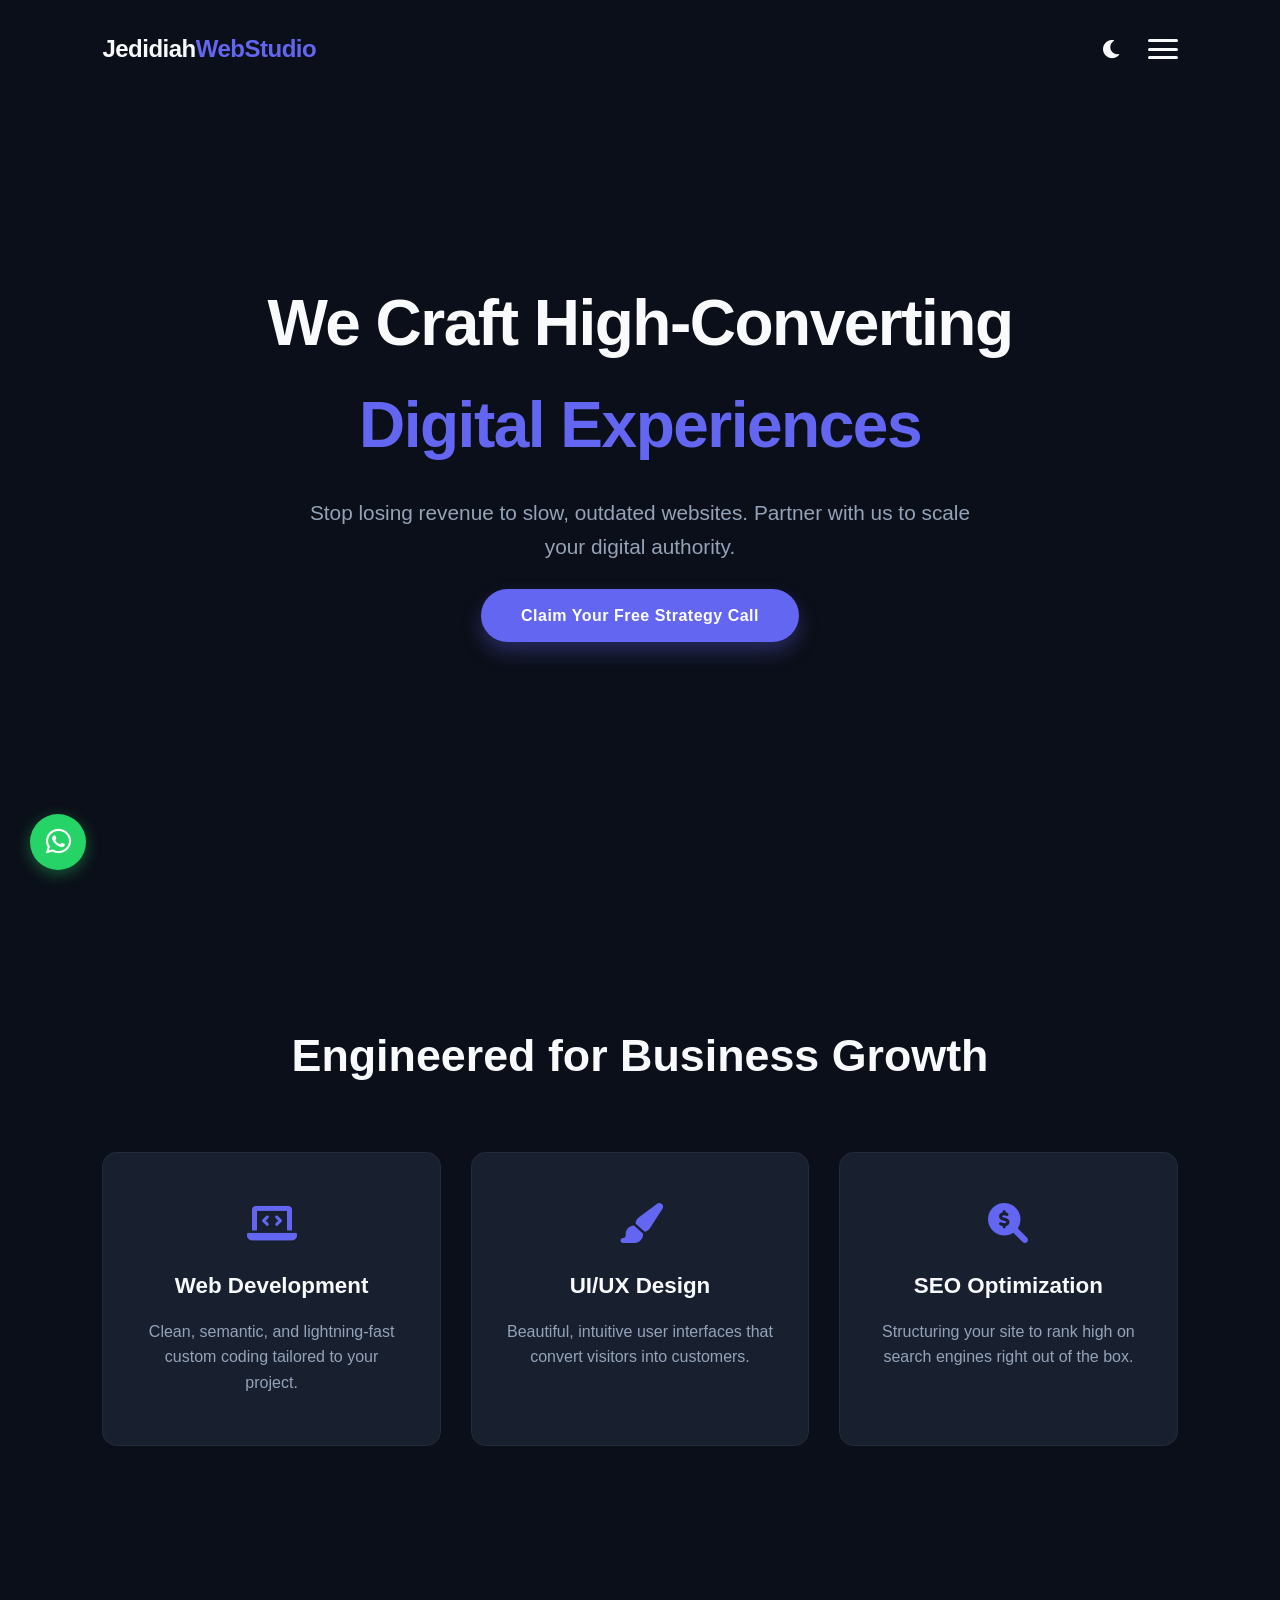
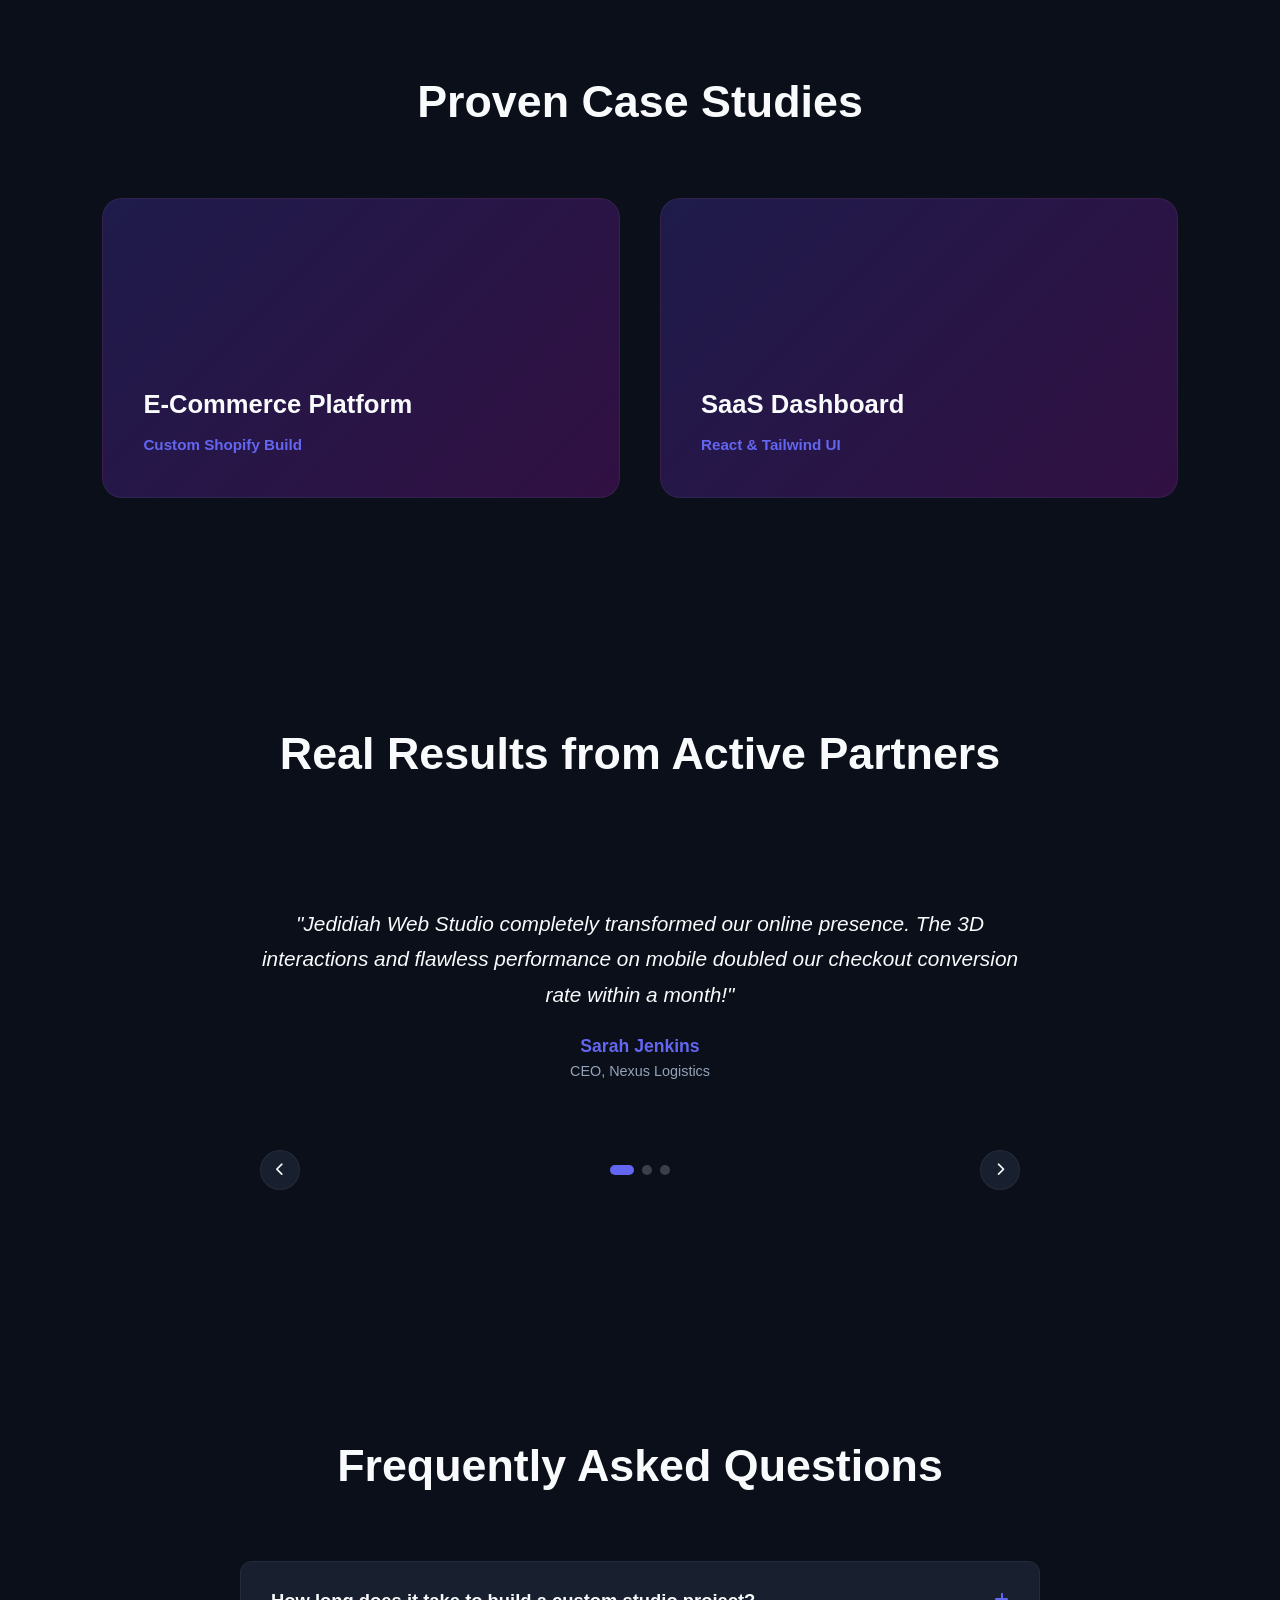
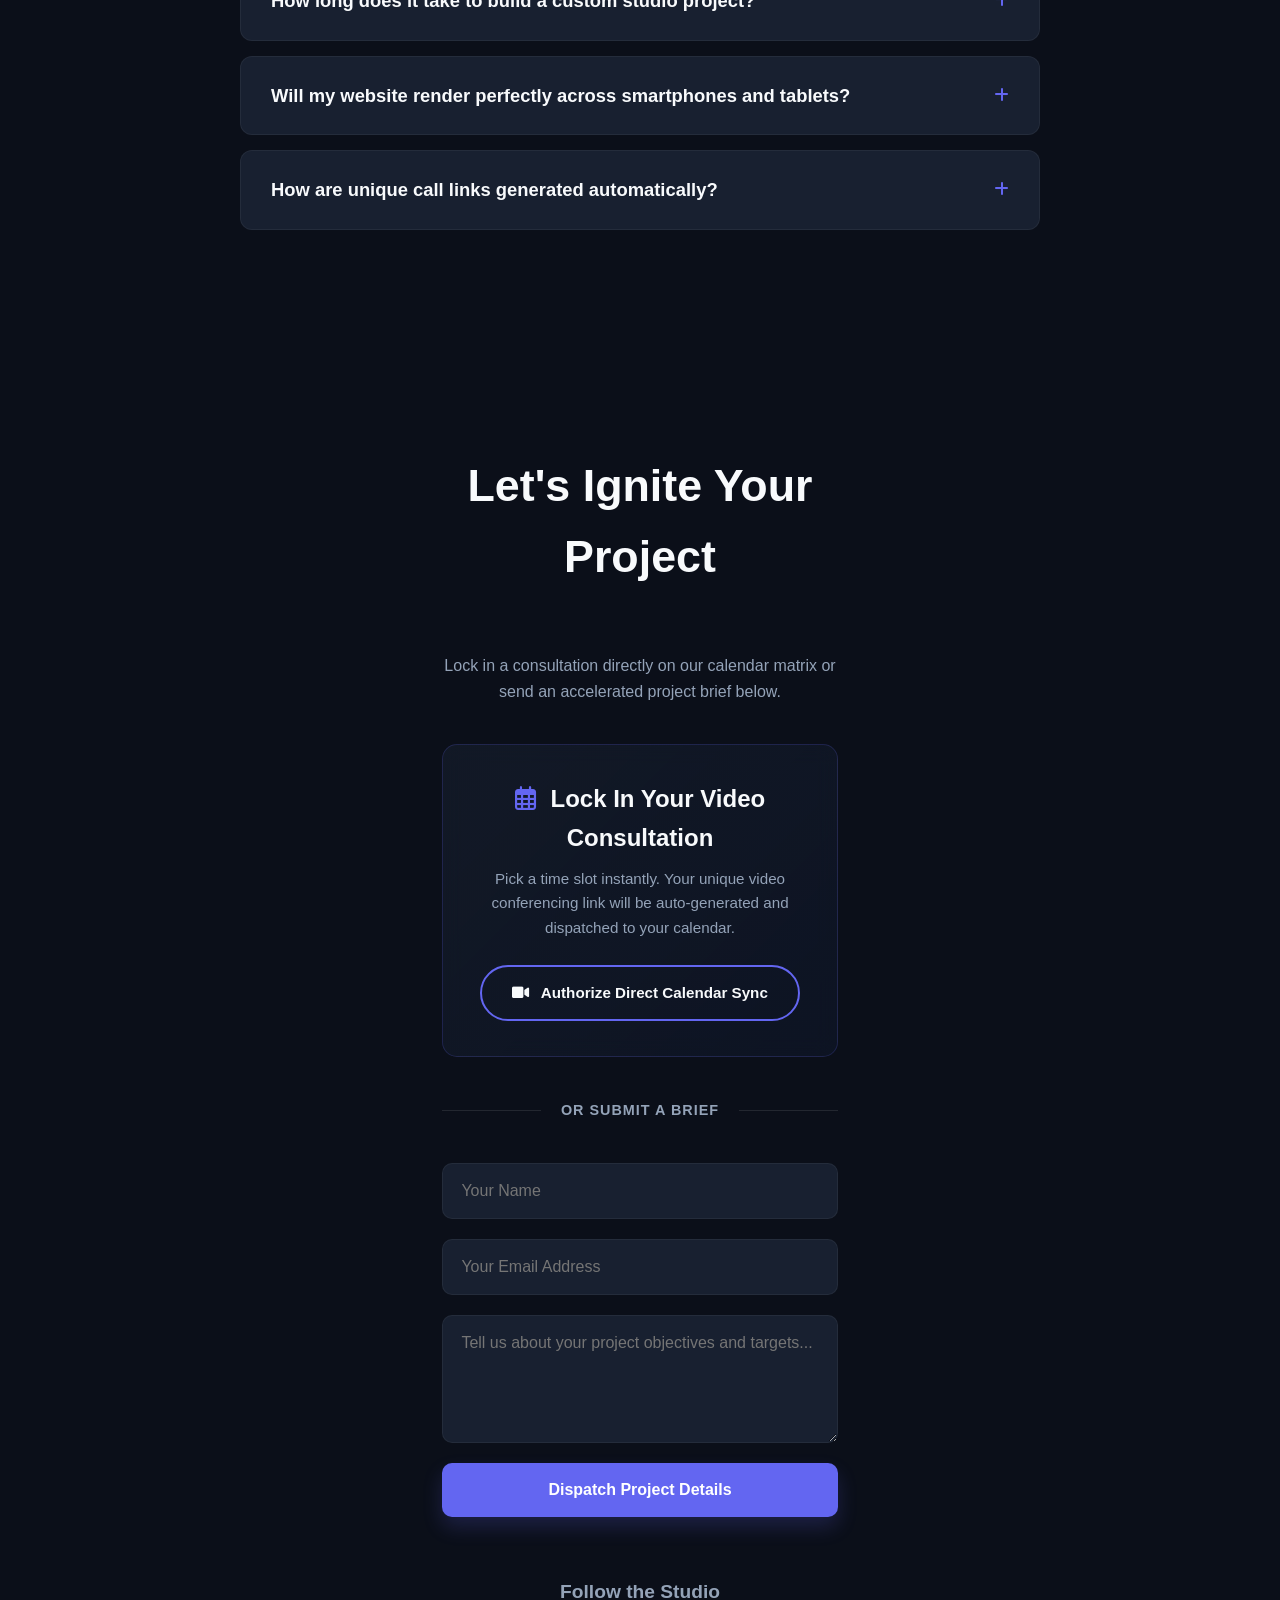
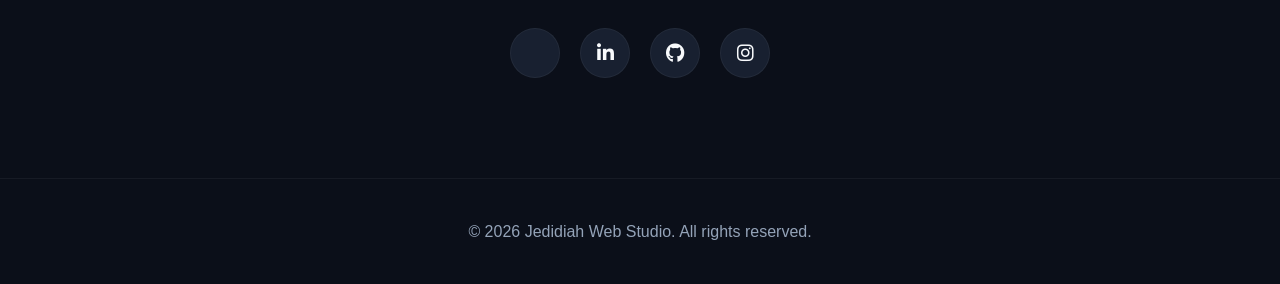
==== index.html @ 1207bded "Your update message here" ====
<!DOCTYPE html>
<html lang="en">
<head>
    <meta charset="UTF-8">
    <meta name="viewport" content="width=device-width, initial-scale=1.0">
    <title>Jedidiah Web Studio | Premium Web Design & Development</title>
    <link rel="stylesheet" href="style.css">
    <link rel="stylesheet" href="https://cdnjs.cloudflare.com/ajax/libs/font-awesome/6.0.0/css/all.min.css">
</head>
<body>

    <a href="https://wa.me/233592120421?text=Hello%20Jedidiah%20Web%20Studio!%20I'm%20ready%20to%20scale%20my%20business.%20Let's%20discuss%20a%20website%20project." 
       target="_blank" 
       class="whatsapp-float" 
       aria-label="Chat on WhatsApp">
        <i class="fab fa-whatsapp"></i>
        <span class="whatsapp-tooltip">Instant Strategy Chat</span>
    </a>

    <div id="progress-wrap" class="progress-wrap">
        <svg class="progress-circle svg-content" width="100%" height="100%" viewBox="-1 -1 102 102">
            <path d="M50,1 a49,49 0 0,1 0,98 a49,49 0 0,1 0,-98"/>
        </svg>
        <i class="fas fa-arrow-up"></i>
    </div>

    <header>
        <div class="logo">Jedidiah<span>WebStudio</span></div>
        <div class="header-controls">
            <div id="theme-toggle" class="theme-toggle">
                <i class="fas fa-moon"></i>
            </div>
            <div class="menu-toggle" id="menu-toggle">
                <span class="bar"></span>
                <span class="bar"></span>
                <span class="bar"></span>
            </div>
        </div>
    </header>

    <div class="nav-overlay" id="nav-overlay">
        <ul class="overlay-links">
            <li><a href="#home">Home</a></li>
            <li><a href="#services">Services</a></li>
            <li><a href="#portfolio">Portfolio</a></li>
            <li><a href="#testimonials">Reviews</a></li>
            <li><a href="#faq">FAQ</a></li>
            <li><a href="#contact">Secure Your Spot</a></li>
        </ul>
    </div>

    <section id="home" class="hero">
        <div class="hero-content">
            <h1>We Craft High-Converting <br><span>Digital Experiences</span></h1>
            <p>Stop losing revenue to slow, outdated websites. Partner with us to scale your digital authority.</p>
            <a href="#contact" class="cta-btn">Claim Your Free Strategy Call</a>
        </div>
    </section>

    <section id="services" class="services">
        <h2>Engineered for Business Growth</h2>
        <div class="services-grid reveal">
            <div class="service-card">
                <i class="fas fa-laptop-code"></i>
                <h3>Web Development</h3>
                <p>Clean, semantic, and lightning-fast custom coding tailored to your project.</p>
            </div>
            <div class="service-card">
                <i class="fas fa-paint-brush"></i>
                <h3>UI/UX Design</h3>
                <p>Beautiful, intuitive user interfaces that convert visitors into customers.</p>
            </div>
            <div class="service-card">
                <i class="fas fa-search-dollar"></i>
                <h3>SEO Optimization</h3>
                <p>Structuring your site to rank high on search engines right out of the box.</p>
            </div>
        </div>
    </section>

    <section id="portfolio" class="portfolio">
        <h2>Proven Case Studies</h2>
        <div class="portfolio-grid reveal">
            <div class="portfolio-item id-card">
                <div class="portfolio-content-inner">
                    <h3>E-Commerce Platform</h3>
                    <p>Custom Shopify Build</p>
                </div>
            </div>
            <div class="portfolio-item id-card">
                <div class="portfolio-content-inner">
                    <h3>SaaS Dashboard</h3>
                    <p>React & Tailwind UI</p>
                </div>
            </div>
        </div>
    </section>

    <section id="testimonials" class="testimonials">
        <h2>Real Results from Active Partners</h2>
        <div class="slider-container reveal">
            <div class="testimonial-slider" id="testimonial-slider">
                
                <div class="testimonial-slide active">
                    <p class="quote">"Jedidiah Web Studio completely transformed our online presence. The 3D interactions and flawless performance on mobile doubled our checkout conversion rate within a month!"</p>
                    <h4>Sarah Jenkins</h4>
                    <span>CEO, Nexus Logistics</span>
                </div>

                <div class="testimonial-slide">
                    <p class="quote">"Working with this studio was seamless. They delivered a fast dashboard design ahead of schedule, completely tailoring it to our SaaS product requirements."</p>
                    <h4>David Chen</h4>
                    <span>Product Lead, FinTech IQ</span>
                </div>

                <div class="testimonial-slide">
                    <p class="quote">"The premium visual design and integrated automated scheduling system save me hours every single week. My clients constantly compliment our high-end interface."</p>
                    <h4>Marcus Vance</h4>
                    <span>Founder, Vance Agency</span>
                </div>

            </div>
            
            <div class="slider-controls">
                <button class="control-btn" id="prev-slide"><i class="fas fa-chevron-left"></i></button>
                <div class="slider-dots" id="slider-dots"></div>
                <button class="control-btn" id="next-slide"><i class="fas fa-chevron-right"></i></button>
            </div>
        </div>
    </section>

    <section id="faq" class="faq">
        <h2>Frequently Asked Questions</h2>
        <div class="faq-container reveal">
            
            <div class="faq-item">
                <div class="faq-question">
                    <h3>How long does it take to build a custom studio project?</h3>
                    <span class="faq-icon"><i class="fas fa-plus"></i></span>
                </div>
                <div class="faq-answer">
                    <p>On average, a bespoke website takes between 2 to 4 weeks depending on the complexity, design depth, and dynamic feature configurations requested.</p>
                </div>
            </div>

            <div class="faq-item">
                <div class="faq-question">
                    <h3>Will my website render perfectly across smartphones and tablets?</h3>
                    <span class="faq-icon"><i class="fas fa-plus"></i></span>
                </div>
                <div class="faq-answer">
                    <p>Absolutely. Every line of our utility code is compiled mobile-first, ensuring that fluid scales, grid systems, and premium 3D interactions perform cleanly on devices of all shapes and sizes.</p>
                </div>
            </div>

            <div class="faq-item">
                <div class="faq-question">
                    <h3>How are unique call links generated automatically?</h3>
                    <span class="faq-icon"><i class="fas fa-plus"></i></span>
                </div>
                <div class="faq-answer">
                    <p>Our integrated live appointment calendar matrix instantly syncs directly with secure schedulers like Calendly or Cal.com. The moment you book a time slots, safe, randomized Google Meet or Zoom vectors are generated and locked into both email accounts.</p>
                </div>
            </div>

        </div>
    </section>

    <section id="contact" class="contact">
        <h2>Let's Ignite Your Project</h2>
        <p>Lock in a consultation directly on our calendar matrix or send an accelerated project brief below.</p>
        
        <div class="booking-container reveal">
            <h3><i class="far fa-calendar-alt"></i> Lock In Your Video Consultation</h3>
            <p>Pick a time slot instantly. Your unique video conferencing link will be auto-generated and dispatched to your calendar.</p>
            <a href="https://calendly.com/YOUR-USERNAME" target="_blank" class="book-btn">
                <i class="fas fa-video"></i> Authorize Direct Calendar Sync
            </a>
        </div>

        <div class="divider-text reveal"><span>OR SUBMIT A BRIEF</span></div>

        <form id="contact-form" class="reveal" action="https://formspree.io/f/mrevddjl" method="POST">
            <input type="text" id="name" name="name" placeholder="Your Name" required>
            <input type="email" id="email" name="email" placeholder="Your Email Address" required>
            <textarea id="message" name="message" rows="5" placeholder="Tell us about your project objectives and targets..." required></textarea>
            <button type="submit" class="submit-btn">Dispatch Project Details</button>
        </form>

        <div class="social-container reveal">
            <h3>Follow the Studio</h3>
            <div class="social-icons">
                <a href="https://twitter.com/yourhandle" target="_blank" class="social-icon"><i class="fab fa-x-twitter"></i></a>
                <a href="https://linkedin.com/in/yourhandle" target="_blank" class="social-icon"><i class="fab fa-linkedin-in"></i></a>
                <a href="https://github.com/yourhandle" target="_blank" class="social-icon"><i class="fab fa-github"></i></a>
                <a href="https://instagram.com/yourhandle" target="_blank" class="social-icon"><i class="fab fa-instagram"></i></a>
            </div>
        </div>
    </section>

    <footer>
        <p>&copy; 2026 Jedidiah Web Studio. All rights reserved.</p>
    </footer>

    <script src="script.js"></script>
</body>
</html>
---- style.css ----
/* ==========================================
   1. GLOBAL RESETS & VARIABLE CONFIG
   ========================================== */
:root {
    --bg-color: #0b0f19;
    --card-bg: rgba(30, 41, 59, 0.7);
    --text-main: #f8fafc;
    --text-muted: #94a3b8;
    --accent: #6366f1;
    --accent-hover: #4f46e5;
}

* {
    margin: 0;
    padding: 0;
    box-sizing: border-box;
    font-family: 'Segoe UI', Tahoma, Geneva, Verdana, sans-serif;
    scroll-behavior: smooth;
}

body {
    background-color: var(--bg-color);
    color: var(--text-main);
    line-height: 1.6;
    overflow-x: hidden;
    transition: background-color 0.5s ease, color 0.5s ease; 
}

/* ==========================================
   2. FLOATING PLATFORMS & OVERLAYS
   ========================================== */
/* --- WhatsApp Float Button --- */
.whatsapp-float {
    position: fixed;
    left: 30px;
    bottom: 30px;
    width: 56px;
    height: 56px;
    background-color: #25d366;
    color: #fff;
    border-radius: 50%;
    display: flex;
    align-items: center;
    justify-content: center;
    font-size: 1.8rem;
    box-shadow: 0 4px 15px rgba(37, 211, 102, 0.4);
    z-index: 9999;
    text-decoration: none;
    transition: transform 0.3s cubic-bezier(0.175, 0.885, 0.32, 1.275), box-shadow 0.3s ease;
}

.whatsapp-float:hover {
    transform: scale(1.1);
    box-shadow: 0 6px 20px rgba(37, 211, 102, 0.6);
}

.whatsapp-tooltip {
    position: absolute;
    left: 70px;
    background: #1e293b;
    color: #f8fafc;
    font-size: 0.85rem;
    font-weight: 600;
    padding: 6px 14px;
    border-radius: 6px;
    opacity: 0;
    pointer-events: none;
    white-space: nowrap;
    transition: opacity 0.3s ease, transform 0.3s ease;
    transform: translateX(-10px);
    box-shadow: 0 4px 10px rgba(0,0,0,0.3);
}

.whatsapp-float:hover .whatsapp-tooltip {
    opacity: 1;
    transform: translateX(0);
}

/* --- Scroll Progress Ring --- */
.progress-wrap {
    position: fixed;
    right: 30px;
    bottom: 30px;
    height: 46px;
    width: 46px;
    cursor: pointer;
    display: block;
    border-radius: 50%;
    box-shadow: inset  0 0 0 2px rgba(255,255,255,0.05);
    z-index: 10000;
    opacity: 0;
    visibility: hidden;
    transform: translateY(15px);
    transition: all 200ms linear;
}

.progress-wrap.active-progress {
    opacity: 1;
    visibility: visible;
    transform: translateY(0);
}

.progress-wrap i {
    position: absolute;
    text-align: center;
    line-height: 46px;
    font-size: 1rem;
    color: var(--accent);
    left: 0;
    top: 0;
    height: 46px;
    width: 46px;
    cursor: pointer;
    display: block;
    z-index: 1;
}

.progress-wrap svg path { 
    fill: none; 
}

.progress-wrap svg.progress-circle path {
    stroke: var(--accent);
    stroke-width: 4;
    box-sizing: border-box;
    transition: all 200ms linear;
}

/* --- Top Header Navigation Bar --- */
header {
    display: flex;
    justify-content: space-between;
    align-items: center;
    padding: 30px 8%;
    background: transparent;
    position: fixed;
    width: 100%;
    top: 0;
    z-index: 2000;
}

.logo {
    font-size: 1.5rem;
    font-weight: 800;
    letter-spacing: -0.5px;
}

.logo span {
    color: var(--accent);
}

.header-controls {
    display: flex;
    align-items: center;
    gap: 25px;
}

.theme-toggle {
    font-size: 1.3rem;
    cursor: pointer;
    color: var(--text-main);
    transition: transform 0.3s ease, color 0.3s ease;
    z-index: 3000;
}

.theme-toggle:hover {
    color: var(--accent);
    transform: scale(1.1);
}

.menu-toggle {
    display: flex;
    flex-direction: column;
    justify-content: space-between;
    width: 30px;
    height: 20px;
    cursor: pointer;
    z-index: 3000;
}

.menu-toggle .bar {
    height: 3px;
    width: 100%;
    background-color: var(--text-main);
    border-radius: 10px;
    transition: all 0.4s cubic-bezier(0.77,0.2,0.05,1.0);
}

.menu-toggle.open .bar:nth-child(1) { transform: rotate(45deg) translate(5px, 6px); }
.menu-toggle.open .bar:nth-child(2) { opacity: 0; }
.menu-toggle.open .bar:nth-child(3) { transform: rotate(-45deg) translate(6px, -7px); }

/* ==========================================
   3. FULL-SCREEN NAVIGATION OVERLAY
   ========================================== */
.nav-overlay {
    position: fixed;
    top: 0;
    left: 0;
    width: 100%;
    height: 100vh;
    background: rgba(11, 15, 25, 0.98);
    backdrop-filter: blur(20px);
    z-index: 1500;
    display: flex;
    align-items: center;
    justify-content: center;
    opacity: 0;
    pointer-events: none;
    transition: opacity 0.5s ease-in-out;
}

.nav-overlay.open {
    opacity: 1;
    pointer-events: auto;
}

.overlay-links {
    list-style: none;
    text-align: center;
}

.overlay-links li {
    margin: 20px 0;
    transform: translateY(30px);
    opacity: 0;
    transition: all 0.4s ease;
}

.nav-overlay.open .overlay-links li { transform: translateY(0); opacity: 1; }
.nav-overlay.open .overlay-links li:nth-child(1) { transition-delay: 0.1s; }
.nav-overlay.open .overlay-links li:nth-child(2) { transition-delay: 0.2s; }
.nav-overlay.open .overlay-links li:nth-child(3) { transition-delay: 0.3s; }
.nav-overlay.open .overlay-links li:nth-child(4) { transition-delay: 0.4s; }
.nav-overlay.open .overlay-links li:nth-child(5) { transition-delay: 0.5s; }
.nav-overlay.open .overlay-links li:nth-child(6) { transition-delay: 0.6s; }

.overlay-links li a {
    font-size: 2.8rem;
    font-weight: 700;
    color: var(--text-main);
    text-decoration: none;
    transition: color 0.3s ease;
}

.overlay-links li a:hover { color: var(--accent); }

/* ==========================================
   4. LAYOUT CORE STRUCTURES
   ========================================== */
section { padding: 120px 8% 100px; }
section h2 { font-size: 2.8rem; text-align: center; margin-bottom: 60px; font-weight: 800; }

/* --- Hero --- */
.hero { height: 100vh; display: flex; align-items: center; justify-content: center; text-align: center; padding: 0 20px; }
.hero-content h1 { font-size: 4rem; margin-bottom: 20px; letter-spacing: -1.5px; font-weight: 800; }
.hero-content h1 span { color: var(--accent); }
.hero-content p { color: var(--text-muted); font-size: 1.3rem; margin-bottom: 40px; max-width: 700px; margin-left: auto; margin-right: auto; }

.cta-btn {
    background: var(--accent);
    color: #fff;
    text-decoration: none;
    padding: 18px 40px;
    border-radius: 30px;
    font-weight: 700;
    box-shadow: 0 10px 20px rgba(99, 102, 241, 0.3);
    transition: all 0.3s ease;
    letter-spacing: 0.5px;
}
.cta-btn:hover { background: var(--accent-hover); transform: translateY(-3px); box-shadow: 0 15px 25px rgba(99, 102, 241, 0.4); }

/* --- Services --- */
.services-grid { display: grid; grid-template-columns: repeat(auto-fit, minmax(280px, 1fr)); gap: 30px; }
.service-card { background: var(--card-bg); border: 1px solid rgba(255, 255, 255, 0.05); backdrop-filter: blur(10px); padding: 50px 35px; border-radius: 15px; text-align: center; transition: all 0.3s ease; }
.service-card:hover { border-color: rgba(99, 102, 241, 0.4); transform: translateY(-5px); }
.service-card i { font-size: 2.5rem; color: var(--accent); margin-bottom: 25px; }
.service-card h3 { margin-bottom: 15px; font-size: 1.4rem; }
.service-card p { color: var(--text-muted); }

/* --- 3D Portfolio Grid --- */
.portfolio-grid { display: grid; grid-template-columns: repeat(auto-fit, minmax(380px, 1fr)); gap: 40px; perspective: 1000px; }
.portfolio-item { background: linear-gradient(135deg, #1e1b4b, #311042); height: 300px; border-radius: 20px; overflow: hidden; display: flex; align-items: flex-end; padding: 40px; border: 1px solid rgba(255, 255, 255, 0.05); transform-style: preserve-3d; transition: transform 0.1s ease-out, box-shadow 0.3s ease; cursor: pointer; }
.portfolio-item:hover { box-shadow: 0 30px 60px rgba(0, 0, 0, 0.6); }
.portfolio-content-inner { transform: translateZ(50px); transition: transform 0.3s ease; }
.portfolio-content-inner h3 { font-size: 1.6rem; margin-bottom: 8px; }
.portfolio-content-inner p { color: var(--accent); font-weight: 600; font-size: 0.95rem; }

/* ==========================================
   5. PREMIUM TESTIMONIAL CAROUSEL
   ========================================== */
.slider-container {
    max-width: 800px;
    margin: 0 auto;
    position: relative;
    overflow: hidden;
    padding: 20px;
}

.testimonial-slider {
    position: relative;
    height: 250px;
}

.testimonial-slide {
    position: absolute;
    top: 0;
    left: 0;
    width: 100%;
    height: 100%;
    opacity: 0;
    visibility: hidden;
    transform: translateX(50px);
    transition: opacity 0.6s ease, transform 0.6s ease, visibility 0.6s;
    text-align: center;
    display: flex;
    flex-direction: column;
    justify-content: center;
    align-items: center;
}

.testimonial-slide.active {
    opacity: 1;
    visibility: visible;
    transform: translateX(0);
}

.testimonial-slide .quote {
    font-size: 1.3rem;
    font-style: italic;
    color: var(--text-main);
    margin-bottom: 20px;
    line-height: 1.7;
}

.testimonial-slide h4 {
    font-size: 1.1rem;
    font-weight: 700;
    color: var(--accent);
}

.testimonial-slide span {
    font-size: 0.9rem;
    color: var(--text-muted);
}

.slider-controls {
    display: flex;
    justify-content: space-between;
    align-items: center;
    margin-top: 30px;
}

.control-btn {
    background: var(--card-bg);
    border: 1px solid rgba(255, 255, 255, 0.05);
    color: var(--text-main);
    width: 40px;
    height: 40px;
    border-radius: 50%;
    cursor: pointer;
    transition: all 0.3s ease;
}

.control-btn:hover {
    background: var(--accent);
    color: #fff;
    border-color: var(--accent);
}

.slider-dots {
    display: flex;
    gap: 8px;
}

.dot {
    width: 10px;
    height: 10px;
    background: rgba(255, 255, 255, 0.2);
    border-radius: 50%;
    cursor: pointer;
    transition: all 0.3s ease;
}

.dot.active {
    background: var(--accent);
    width: 24px;
    border-radius: 10px;
}

/* ==========================================
   6. INTERACTIVE FAQ ACCORDION
   ========================================== */
.faq-container {
    max-width: 800px;
    margin: 0 auto;
    display: flex;
    flex-direction: column;
    gap: 15px;
}

.faq-item {
    background: var(--card-bg);
    border: 1px solid rgba(255, 255, 255, 0.05);
    border-radius: 12px;
    overflow: hidden;
    transition: all 0.3s ease;
}

.faq-question {
    padding: 24px 30px;
    display: flex;
    justify-content: space-between;
    align-items: center;
    cursor: pointer;
    user-select: none;
}

.faq-question h3 {
    font-size: 1.15rem;
    font-weight: 600;
}

.faq-icon {
    font-size: 1rem;
    color: var(--accent);
    transition: transform 0.3s ease;
}

.faq-answer {
    max-height: 0;
    overflow: hidden;
    transition: max-height 0.4s cubic-bezier(0, 1, 0, 1), padding 0.3s ease;
    padding: 0 30px;
    color: var(--text-muted);
    font-size: 0.98rem;
}

.faq-item.open .faq-answer {
    max-height: 1000px;
    padding-bottom: 24px;
    transition: max-height 0.4s cubic-bezier(1, 0, 1, 0);
}

.faq-item.open .faq-icon {
    transform: rotate(45deg);
}

/* ==========================================
   7. CONTACT, SCHEDULER & SOCIALS
   ========================================== */
.contact { max-width: 600px; margin: 0 auto; }
.contact p { text-align: center; color: var(--text-muted); margin-bottom: 40px; }

.booking-container {
    background: linear-gradient(135deg, rgba(30, 41, 59, 0.4), rgba(15, 23, 42, 0.6));
    border: 1px solid rgba(99, 102, 241, 0.2);
    border-radius: 15px;
    padding: 35px;
    text-align: center;
    margin-bottom: 30px;
    backdrop-filter: blur(10px);
}
.booking-container h3 { font-size: 1.5rem; margin-bottom: 10px; }
.booking-container h3 i { color: var(--accent); margin-right: 8px; }
.booking-container p { font-size: 0.95rem; color: var(--text-muted); margin-bottom: 25px !important; }

.book-btn {
    display: inline-block;
    background: transparent;
    color: var(--text-main);
    border: 2px solid var(--accent);
    text-decoration: none;
    padding: 14px 30px;
    border-radius: 30px;
    font-weight: 700;
    font-size: 0.95rem;
    transition: all 0.3s ease;
}
.book-btn i { margin-right: 8px; }
.book-btn:hover { background: var(--accent); box-shadow: 0 0 20px rgba(99, 102, 241, 0.5); transform: translateY(-2px); }

.divider-text { text-align: center; position: relative; margin: 40px 0; }
.divider-text::before { content: ""; position: absolute; top: 50%; left: 0; width: 100%; height: 1px; background: rgba(255, 255, 255, 0.1); z-index: 1; }
.divider-text span { background: var(--bg-color); padding: 0 20px; position: relative; z-index: 2; color: var(--text-muted); font-weight: 700; font-size: 0.9rem; letter-spacing: 1px; }

#contact-form { display: flex; flex-direction: column; gap: 20px; }
#contact-form input, #contact-form textarea { background: var(--card-bg); border: 1px solid rgba(255, 255, 255, 0.05); padding: 18px; color: #fff; border-radius: 10px; font-size: 1rem; transition: all 0.3s ease; }
#contact-form input:focus, #contact-form textarea:focus { outline: none; border-color: var(--accent); background: rgba(30, 41, 59, 0.9); }

.submit-btn {
    background: var(--accent); color: #fff; border: none; padding: 18px; border-radius: 10px; font-size: 1rem; font-weight: 700; cursor: pointer; box-shadow: 0 10px 20px rgba(99, 102, 241, 0.2); transition: all 0.3s ease;
}
.submit-btn:hover { background: var(--accent-hover); transform: translateY(-2px); }

.social-container { margin-top: 60px; text-align: center; }
.social-container h3 { font-size: 1.2rem; margin-bottom: 20px; color: var(--text-muted); font-weight: 600; }
.social-icons { display: flex; justify-content: center; gap: 20px; }
.social-icon { display: flex; align-items: center; justify-content: center; width: 50px; height: 50px; background: var(--card-bg); border: 1px solid rgba(255, 255, 255, 0.05); color: var(--text-main); border-radius: 50%; text-decoration: none; font-size: 1.2rem; transition: all 0.3s cubic-bezier(0.4, 0, 0.2, 1); }
.social-icon:hover { color: #fff; background: var(--accent); border-color: var(--accent); transform: translateY(-5px) scale(1.05); box-shadow: 0 10px 20px rgba(99, 102, 241, 0.3); }

footer { text-align: center; padding: 40px; color: var(--text-muted); border-top: 1px solid rgba(255, 255, 255, 0.05); }

/* ==========================================
   8. ANIMATION ENGINE REVEAL STATES
   ========================================== */
.reveal { opacity: 0; transform: translateY(40px); filter: blur(5px); transition: all 0.8s cubic-bezier(0.25, 1, 0.5, 1); }
.reveal.active { opacity: 1; transform: translateY(0); filter: blur(0); }
.services-grid .service-card:nth-child(1) { transition-delay: 100ms; }
.services-grid .service-card:nth-child(2) { transition-delay: 200ms; }
.services-grid .service-card:nth-child(3) { transition-delay: 300ms; }

/* ==========================================
   9. RESPONSIVE DESIGN MECHANICAL ADAPTATIONS
   ========================================== */
@media screen and (max-width: 768px) {
    header { padding: 20px 5%; }
    .hero-content h1 { font-size: 2.8rem; }
    .overlay-links li a { font-size: 2.2rem; }
    .portfolio-grid { grid-template-columns: 1fr; }
    section { padding: 100px 5% 80px; }
    .testimonial-slider { height: 350px; }
    .whatsapp-float { left: auto; right: 30px; bottom: 95px; } /* Reposition above back-to-top on mobile */
    .whatsapp-tooltip { display: none; }
}

@media screen and (max-width: 576px) {
    .hero-content h1 { font-size: 2.2rem; }
    .services-grid { grid-template-columns: 1fr; }
    .portfolio-item { height: 230px; padding: 25px; }
    section h2 { font-size: 2rem; }
    .testimonial-slider { height: 420px; }
}

/* ==========================================
   10. LIGHT THEME CONFIGURATION OVERRIDES
   ========================================== */
body.light-mode {
    --bg-color: #f8fafc;
    --card-bg: rgba(241, 245, 249, 0.8);
    --text-main: #0f172a;
    --text-muted: #64748b;
    --accent: #4f46e5;
}
body.light-mode .nav-overlay { background: rgba(248, 250, 252, 0.98); }
body.light-mode .menu-toggle .bar { background-color: #0f172a; }
body.light-mode #contact-form input, body.light-mode #contact-form textarea { border: 1px solid rgba(15, 23, 42, 0.1); }
body.light-mode #contact-form input:focus, body.light-mode #contact-form textarea:focus { background: #fff; }
body.light-mode .portfolio-item { background: linear-gradient(135deg, #e2e8f0, #cbd5e1); border: 1px solid rgba(15, 23, 42, 0.05); }
body.light-mode .portfolio-content-inner p { color: var(--accent); }
body.light-mode .divider-text span { background: var(--bg-color); }
body.light-mode .control-btn { border-color: rgba(15, 23, 42, 0.1); }
body.light-mode .dot { background: rgba(0, 0, 0, 0.1); }
body.light-mode .dot.active { background: var(--accent); }
body.light-mode .whatsapp-tooltip { background: #cbd5e1; color: #0f172a; }
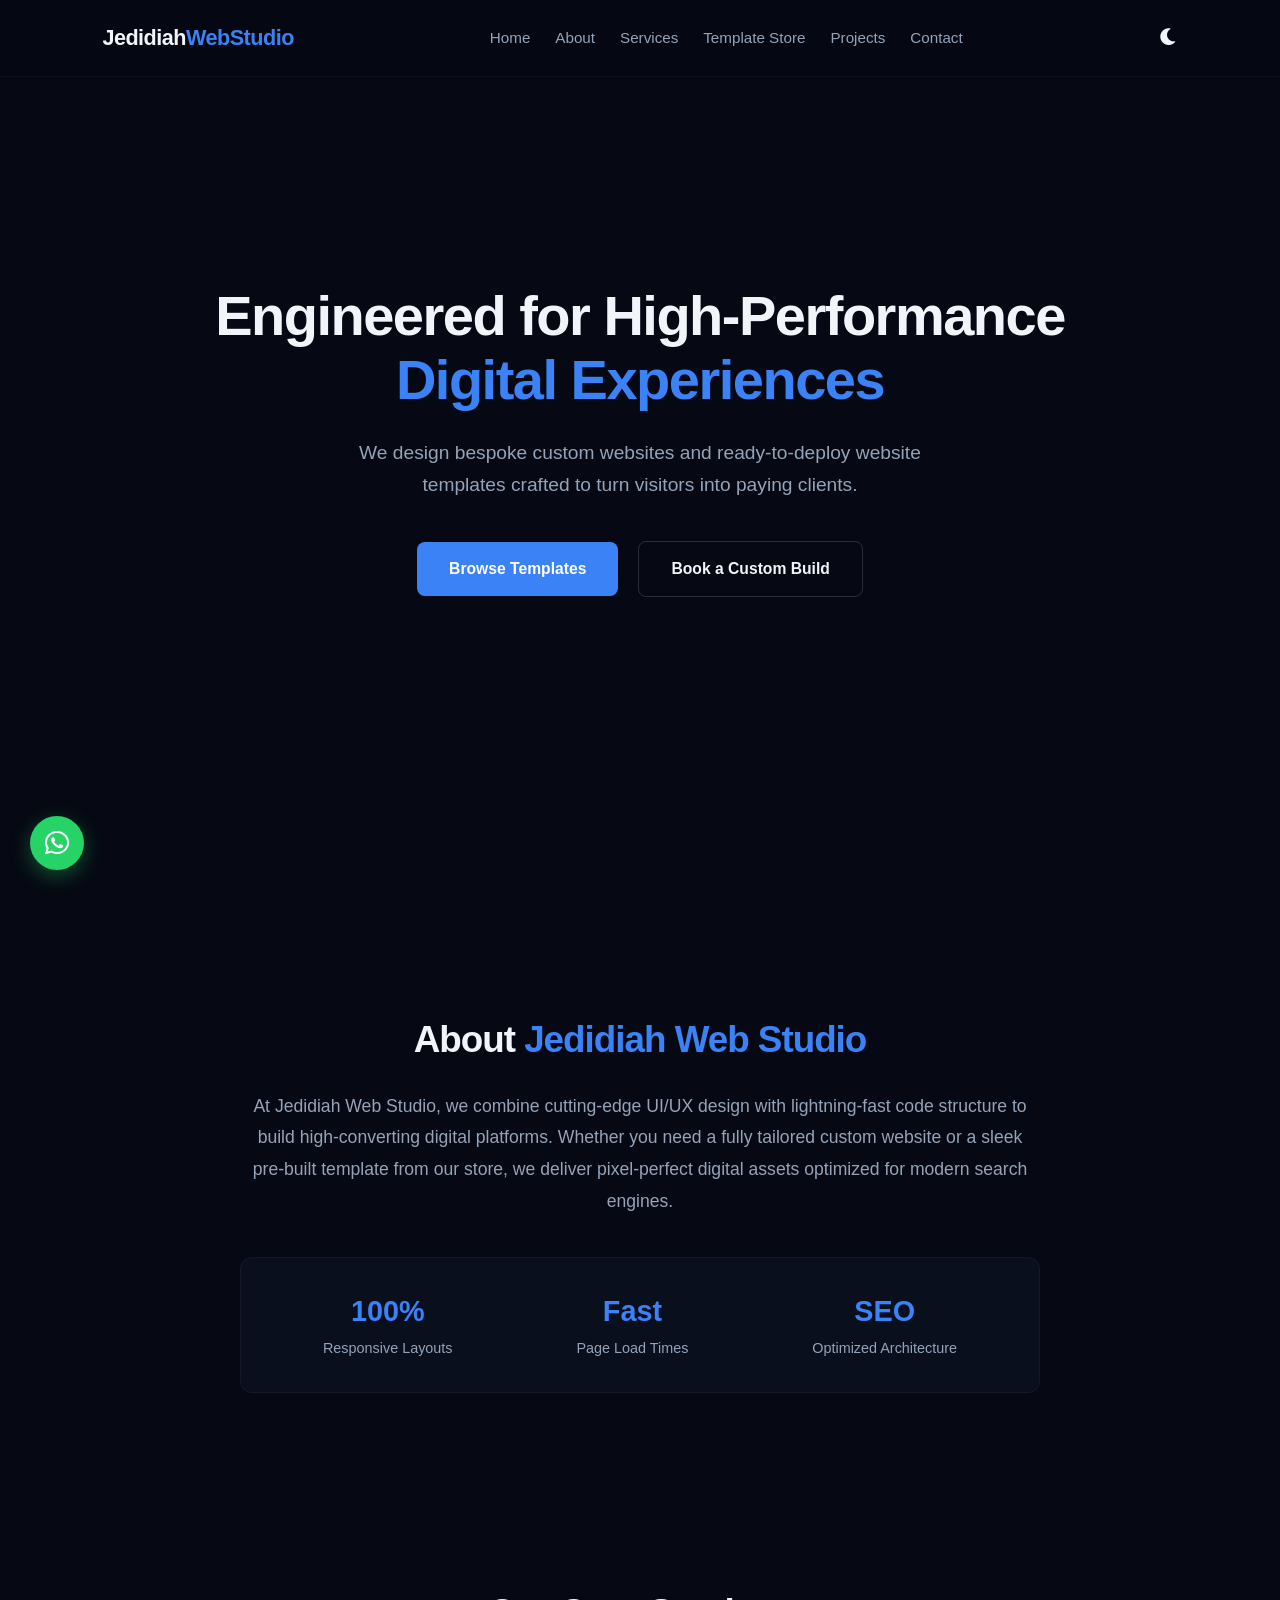
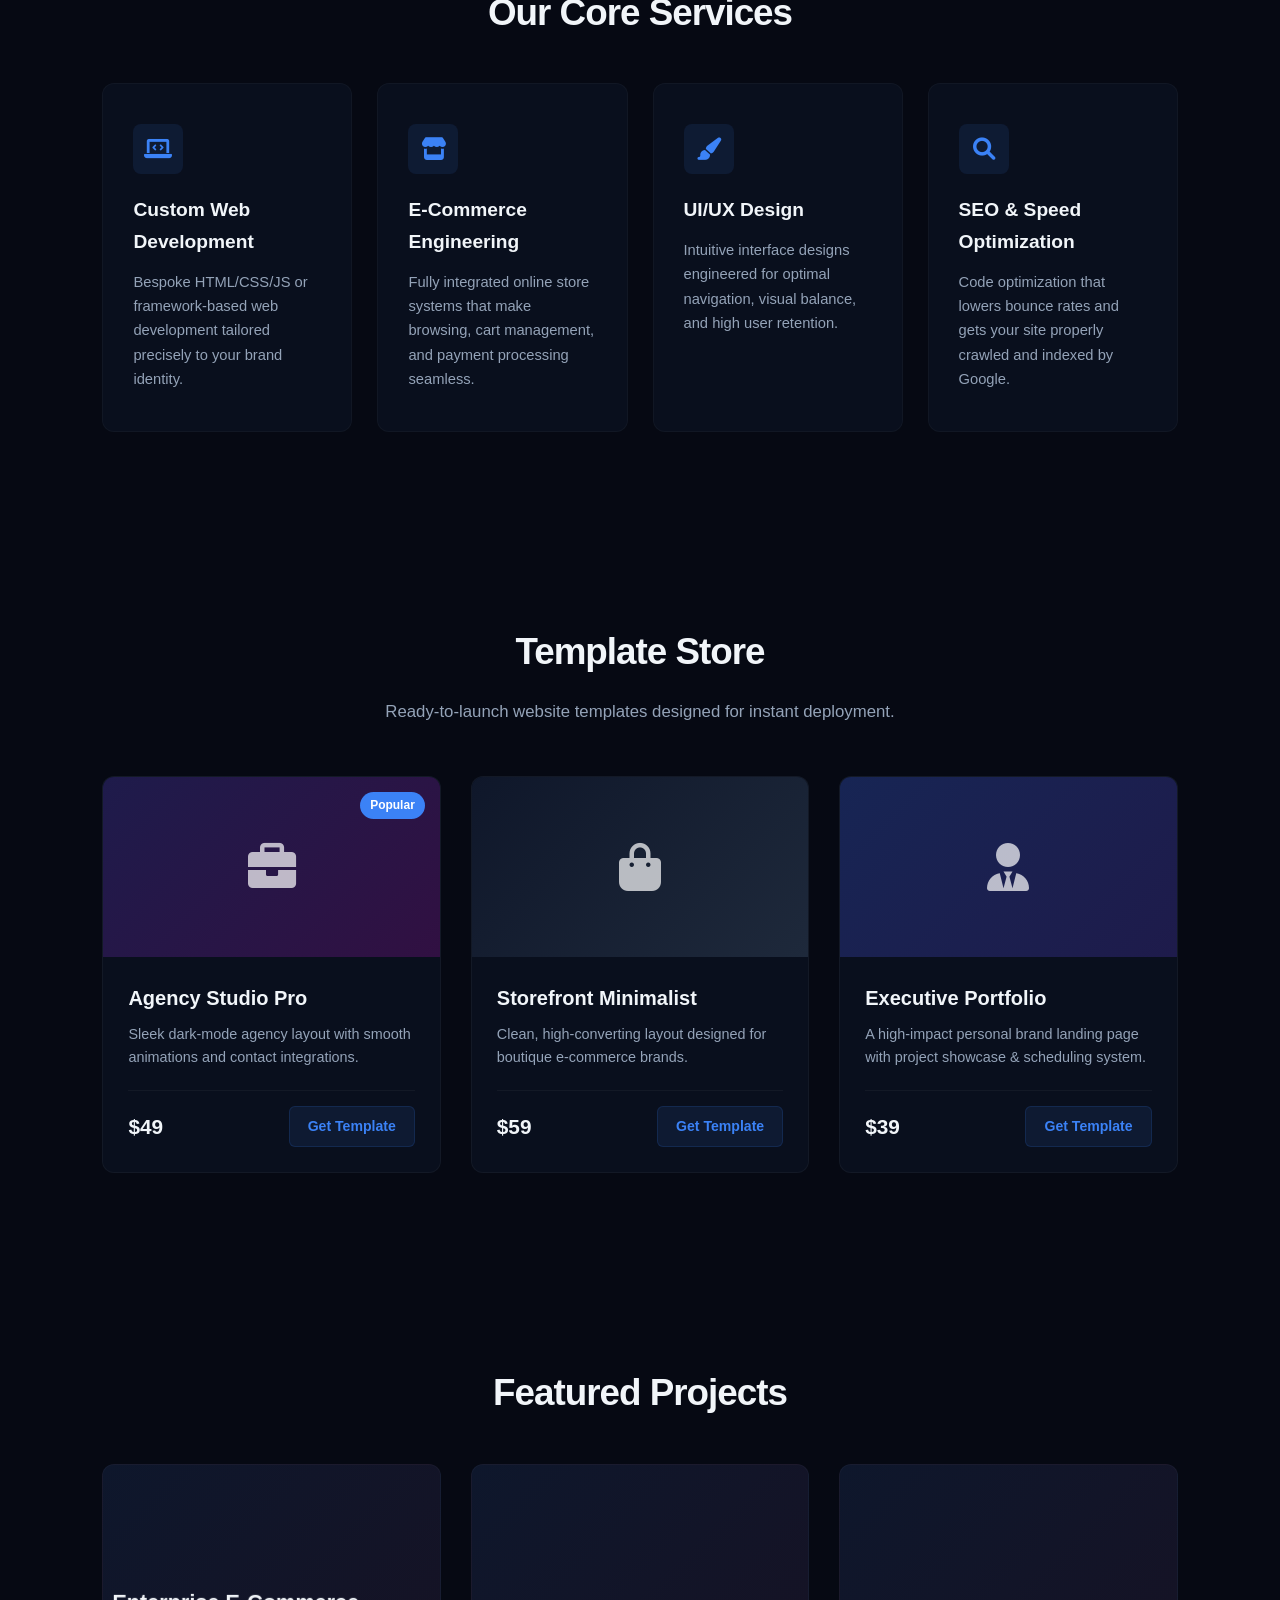
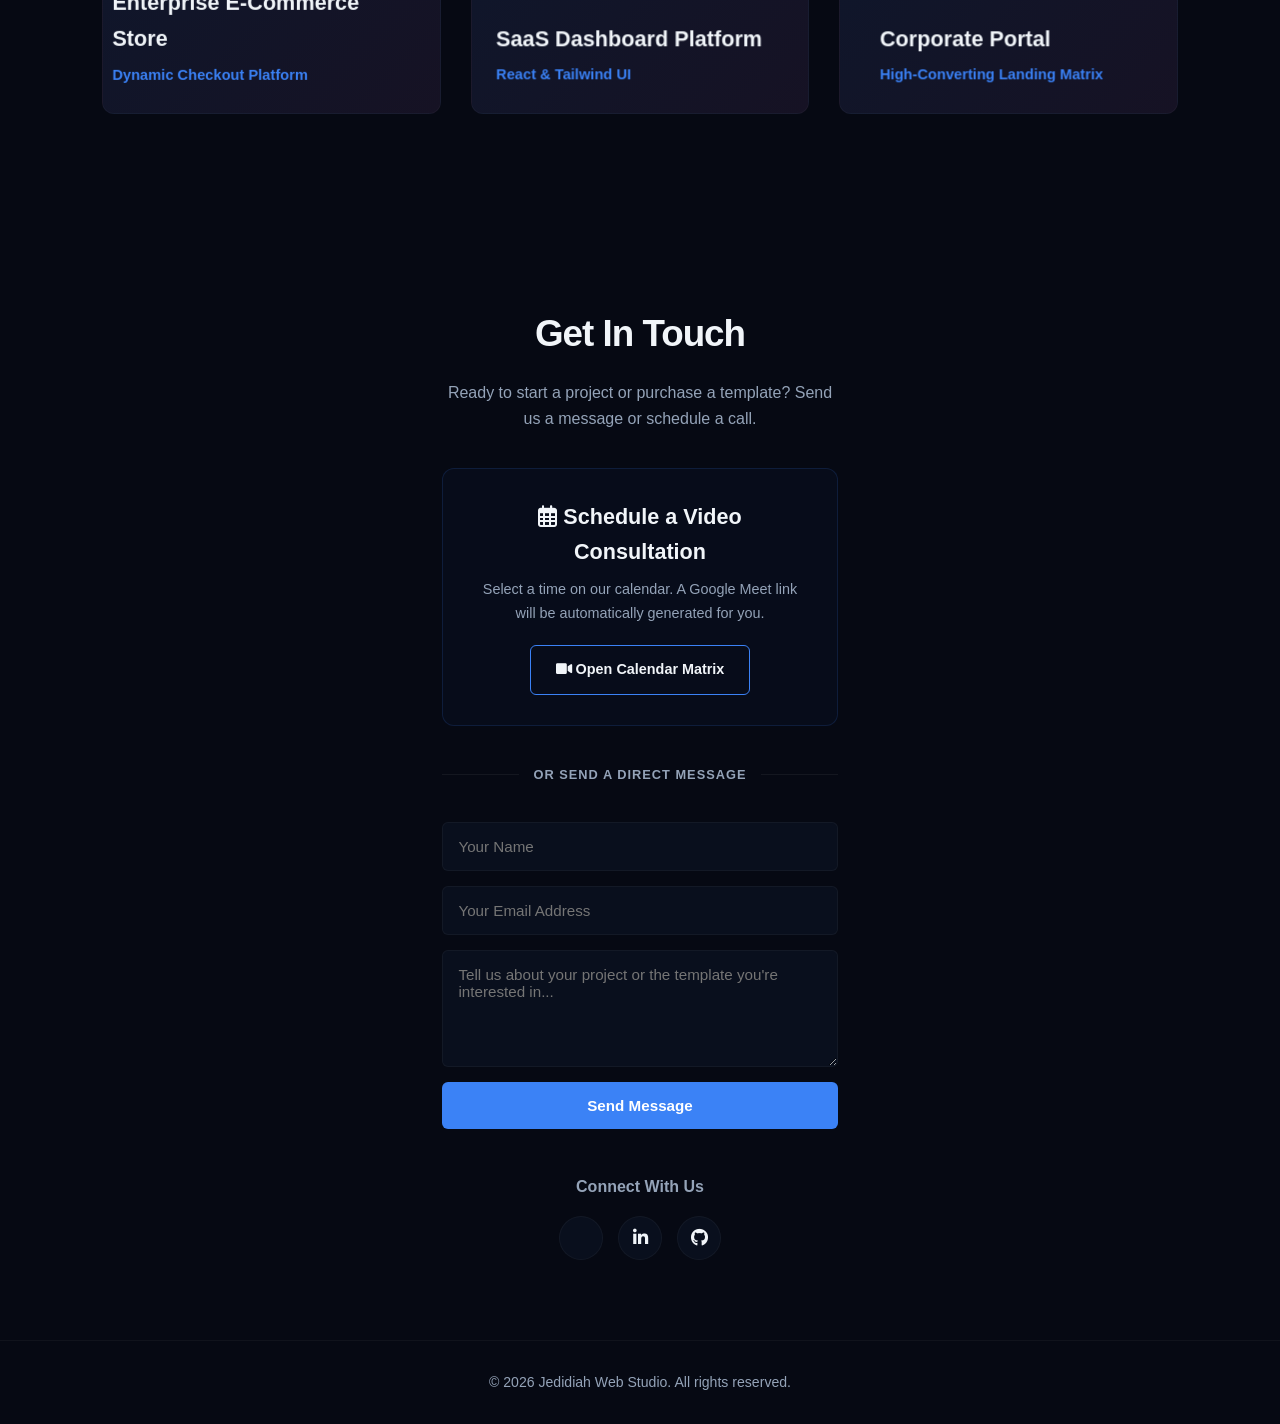
==== commit d3a0e7df: "Add Template Store and update site structure" ====
--- a/index.html
+++ b/index.html
@@ -1,207 +1,232 @@
-<!DOCTYPE html>
-<html lang="en">
-<head>
-    <meta charset="UTF-8">
-    <meta name="viewport" content="width=device-width, initial-scale=1.0">
-    <title>Jedidiah Web Studio | Premium Web Design & Development</title>
-    <link rel="stylesheet" href="style.css">
-    <link rel="stylesheet" href="https://cdnjs.cloudflare.com/ajax/libs/font-awesome/6.0.0/css/all.min.css">
-</head>
-<body>
-
-    <a href="https://wa.me/233592120421?text=Hello%20Jedidiah%20Web%20Studio!%20I'm%20ready%20to%20scale%20my%20business.%20Let's%20discuss%20a%20website%20project." 
-       target="_blank" 
-       class="whatsapp-float" 
-       aria-label="Chat on WhatsApp">
-        <i class="fab fa-whatsapp"></i>
-        <span class="whatsapp-tooltip">Instant Strategy Chat</span>
-    </a>
-
-    <div id="progress-wrap" class="progress-wrap">
-        <svg class="progress-circle svg-content" width="100%" height="100%" viewBox="-1 -1 102 102">
-            <path d="M50,1 a49,49 0 0,1 0,98 a49,49 0 0,1 0,-98"/>
-        </svg>
-        <i class="fas fa-arrow-up"></i>
-    </div>
-
-    <header>
-        <div class="logo">Jedidiah<span>WebStudio</span></div>
-        <div class="header-controls">
-            <div id="theme-toggle" class="theme-toggle">
-                <i class="fas fa-moon"></i>
-            </div>
-            <div class="menu-toggle" id="menu-toggle">
-                <span class="bar"></span>
-                <span class="bar"></span>
-                <span class="bar"></span>
-            </div>
-        </div>
-    </header>
-
-    <div class="nav-overlay" id="nav-overlay">
-        <ul class="overlay-links">
-            <li><a href="#home">Home</a></li>
-            <li><a href="#services">Services</a></li>
-            <li><a href="#portfolio">Portfolio</a></li>
-            <li><a href="#testimonials">Reviews</a></li>
-            <li><a href="#faq">FAQ</a></li>
-            <li><a href="#contact">Secure Your Spot</a></li>
-        </ul>
-    </div>
-
-    <section id="home" class="hero">
-        <div class="hero-content">
-            <h1>We Craft High-Converting <br><span>Digital Experiences</span></h1>
-            <p>Stop losing revenue to slow, outdated websites. Partner with us to scale your digital authority.</p>
-            <a href="#contact" class="cta-btn">Claim Your Free Strategy Call</a>
-        </div>
-    </section>
-
-    <section id="services" class="services">
-        <h2>Engineered for Business Growth</h2>
-        <div class="services-grid reveal">
-            <div class="service-card">
-                <i class="fas fa-laptop-code"></i>
-                <h3>Web Development</h3>
-                <p>Clean, semantic, and lightning-fast custom coding tailored to your project.</p>
-            </div>
-            <div class="service-card">
-                <i class="fas fa-paint-brush"></i>
-                <h3>UI/UX Design</h3>
-                <p>Beautiful, intuitive user interfaces that convert visitors into customers.</p>
-            </div>
-            <div class="service-card">
-                <i class="fas fa-search-dollar"></i>
-                <h3>SEO Optimization</h3>
-                <p>Structuring your site to rank high on search engines right out of the box.</p>
-            </div>
-        </div>
-    </section>
-
-    <section id="portfolio" class="portfolio">
-        <h2>Proven Case Studies</h2>
-        <div class="portfolio-grid reveal">
-            <div class="portfolio-item id-card">
-                <div class="portfolio-content-inner">
-                    <h3>E-Commerce Platform</h3>
-                    <p>Custom Shopify Build</p>
-                </div>
-            </div>
-            <div class="portfolio-item id-card">
-                <div class="portfolio-content-inner">
-                    <h3>SaaS Dashboard</h3>
-                    <p>React & Tailwind UI</p>
-                </div>
-            </div>
-        </div>
-    </section>
-
-    <section id="testimonials" class="testimonials">
-        <h2>Real Results from Active Partners</h2>
-        <div class="slider-container reveal">
-            <div class="testimonial-slider" id="testimonial-slider">
-                
-                <div class="testimonial-slide active">
-                    <p class="quote">"Jedidiah Web Studio completely transformed our online presence. The 3D interactions and flawless performance on mobile doubled our checkout conversion rate within a month!"</p>
-                    <h4>Sarah Jenkins</h4>
-                    <span>CEO, Nexus Logistics</span>
-                </div>
-
-                <div class="testimonial-slide">
-                    <p class="quote">"Working with this studio was seamless. They delivered a fast dashboard design ahead of schedule, completely tailoring it to our SaaS product requirements."</p>
-                    <h4>David Chen</h4>
-                    <span>Product Lead, FinTech IQ</span>
-                </div>
-
-                <div class="testimonial-slide">
-                    <p class="quote">"The premium visual design and integrated automated scheduling system save me hours every single week. My clients constantly compliment our high-end interface."</p>
-                    <h4>Marcus Vance</h4>
-                    <span>Founder, Vance Agency</span>
-                </div>
-
-            </div>
-            
-            <div class="slider-controls">
-                <button class="control-btn" id="prev-slide"><i class="fas fa-chevron-left"></i></button>
-                <div class="slider-dots" id="slider-dots"></div>
-                <button class="control-btn" id="next-slide"><i class="fas fa-chevron-right"></i></button>
-            </div>
-        </div>
-    </section>
-
-    <section id="faq" class="faq">
-        <h2>Frequently Asked Questions</h2>
-        <div class="faq-container reveal">
-            
-            <div class="faq-item">
-                <div class="faq-question">
-                    <h3>How long does it take to build a custom studio project?</h3>
-                    <span class="faq-icon"><i class="fas fa-plus"></i></span>
-                </div>
-                <div class="faq-answer">
-                    <p>On average, a bespoke website takes between 2 to 4 weeks depending on the complexity, design depth, and dynamic feature configurations requested.</p>
-                </div>
-            </div>
-
-            <div class="faq-item">
-                <div class="faq-question">
-                    <h3>Will my website render perfectly across smartphones and tablets?</h3>
-                    <span class="faq-icon"><i class="fas fa-plus"></i></span>
-                </div>
-                <div class="faq-answer">
-                    <p>Absolutely. Every line of our utility code is compiled mobile-first, ensuring that fluid scales, grid systems, and premium 3D interactions perform cleanly on devices of all shapes and sizes.</p>
-                </div>
-            </div>
-
-            <div class="faq-item">
-                <div class="faq-question">
-                    <h3>How are unique call links generated automatically?</h3>
-                    <span class="faq-icon"><i class="fas fa-plus"></i></span>
-                </div>
-                <div class="faq-answer">
-                    <p>Our integrated live appointment calendar matrix instantly syncs directly with secure schedulers like Calendly or Cal.com. The moment you book a time slots, safe, randomized Google Meet or Zoom vectors are generated and locked into both email accounts.</p>
-                </div>
-            </div>
-
-        </div>
-    </section>
-
-    <section id="contact" class="contact">
-        <h2>Let's Ignite Your Project</h2>
-        <p>Lock in a consultation directly on our calendar matrix or send an accelerated project brief below.</p>
-        
-        <div class="booking-container reveal">
-            <h3><i class="far fa-calendar-alt"></i> Lock In Your Video Consultation</h3>
-            <p>Pick a time slot instantly. Your unique video conferencing link will be auto-generated and dispatched to your calendar.</p>
-            <a href="https://calendly.com/YOUR-USERNAME" target="_blank" class="book-btn">
-                <i class="fas fa-video"></i> Authorize Direct Calendar Sync
-            </a>
-        </div>
-
-        <div class="divider-text reveal"><span>OR SUBMIT A BRIEF</span></div>
-
-        <form id="contact-form" class="reveal" action="https://formspree.io/f/mrevddjl" method="POST">
-            <input type="text" id="name" name="name" placeholder="Your Name" required>
-            <input type="email" id="email" name="email" placeholder="Your Email Address" required>
-            <textarea id="message" name="message" rows="5" placeholder="Tell us about your project objectives and targets..." required></textarea>
-            <button type="submit" class="submit-btn">Dispatch Project Details</button>
-        </form>
-
-        <div class="social-container reveal">
-            <h3>Follow the Studio</h3>
-            <div class="social-icons">
-                <a href="https://twitter.com/yourhandle" target="_blank" class="social-icon"><i class="fab fa-x-twitter"></i></a>
-                <a href="https://linkedin.com/in/yourhandle" target="_blank" class="social-icon"><i class="fab fa-linkedin-in"></i></a>
-                <a href="https://github.com/yourhandle" target="_blank" class="social-icon"><i class="fab fa-github"></i></a>
-                <a href="https://instagram.com/yourhandle" target="_blank" class="social-icon"><i class="fab fa-instagram"></i></a>
-            </div>
-        </div>
-    </section>
-
-    <footer>
-        <p>&copy; 2026 Jedidiah Web Studio. All rights reserved.</p>
-    </footer>
-
-    <script src="script.js"></script>
-</body>
+<!DOCTYPE html>
+<html lang="en">
+<head>
+    <meta charset="UTF-8">
+    <meta name="viewport" content="width=device-width, initial-scale=1.0">
+    <title>Jedidiah Web Studio | Web Design, Custom Engineering & Template Store</title>
+    <link rel="stylesheet" href="style.css">
+    <link rel="stylesheet" href="https://cdnjs.cloudflare.com/ajax/libs/font-awesome/6.0.0/css/all.min.css">
+    <meta name="description" content="Jedidiah Web Studio builds high-converting digital experiences, premium website templates, and custom web applications engineered for business growth.">
+    <meta name="keywords" content="web design, template store, website templates, custom web development, SEO, Jedidiah Web Studio">
+    <meta name="robots" content="index, follow">
+</head>
+<body>
+
+    <a href="https://wa.me/233592120421?text=Hello%20Jedidiah%20Web%20Studio!%20I'm%20interested%20in%20your%20services/templates." 
+       target="_blank" 
+       class="whatsapp-float" 
+       aria-label="Chat on WhatsApp">
+        <i class="fab fa-whatsapp"></i>
+        <span class="whatsapp-tooltip">Instant Chat</span>
+    </a>
+
+    <div id="progress-wrap" class="progress-wrap">
+        <svg class="progress-circle svg-content" width="100%" height="100%" viewBox="-1 -1 102 102">
+            <path d="M50,1 a49,49 0 0,1 0,98 a49,49 0 0,1 0,-98"/>
+        </svg>
+        <i class="fas fa-arrow-up"></i>
+    </div>
+
+    <header>
+        <div class="logo">Jedidiah<span>WebStudio</span></div>
+        <nav class="desktop-nav">
+            <a href="#home">Home</a>
+            <a href="#about">About</a>
+            <a href="#services">Services</a>
+            <a href="#templates">Template Store</a>
+            <a href="#projects">Projects</a>
+            <a href="#contact">Contact</a>
+        </nav>
+        <div class="header-controls">
+            <div id="theme-toggle" class="theme-toggle">
+                <i class="fas fa-moon"></i>
+            </div>
+            <div class="menu-toggle" id="menu-toggle">
+                <span class="bar"></span>
+                <span class="bar"></span>
+                <span class="bar"></span>
+            </div>
+        </div>
+    </header>
+
+    <div class="nav-overlay" id="nav-overlay">
+        <ul class="overlay-links">
+            <li><a href="#home">Home</a></li>
+            <li><a href="#about">About</a></li>
+            <li><a href="#services">Services</a></li>
+            <li><a href="#templates">Template Store</a></li>
+            <li><a href="#projects">Projects</a></li>
+            <li><a href="#contact">Contact</a></li>
+        </ul>
+    </div>
+
+    <section id="home" class="hero">
+        <div class="hero-content">
+            <h1>Engineered for High-Performance <br><span>Digital Experiences</span></h1>
+            <p>We design bespoke custom websites and ready-to-deploy website templates crafted to turn visitors into paying clients.</p>
+            <div class="hero-actions">
+                <a href="#templates" class="cta-btn primary">Browse Templates</a>
+                <a href="#contact" class="cta-btn secondary">Book a Custom Build</a>
+            </div>
+        </div>
+    </section>
+
+    <section id="about" class="about">
+        <div class="about-container reveal">
+            <h2>About <span>Jedidiah Web Studio</span></h2>
+            <p>At Jedidiah Web Studio, we combine cutting-edge UI/UX design with lightning-fast code structure to build high-converting digital platforms. Whether you need a fully tailored custom website or a sleek pre-built template from our store, we deliver pixel-perfect digital assets optimized for modern search engines.</p>
+            <div class="about-stats">
+                <div class="stat-box">
+                    <h3>100%</h3>
+                    <p>Responsive Layouts</p>
+                </div>
+                <div class="stat-box">
+                    <h3>Fast</h3>
+                    <p>Page Load Times</p>
+                </div>
+                <div class="stat-box">
+                    <h3>SEO</h3>
+                    <p>Optimized Architecture</p>
+                </div>
+            </div>
+        </div>
+    </section>
+
+    <section id="services" class="services">
+        <h2>Our Core Services</h2>
+        <div class="services-grid reveal">
+            <div class="service-card">
+                <div class="card-icon-wrap"><i class="fas fa-laptop-code"></i></div>
+                <h3>Custom Web Development</h3>
+                <p>Bespoke HTML/CSS/JS or framework-based web development tailored precisely to your brand identity.</p>
+            </div>
+            <div class="service-card">
+                <div class="card-icon-wrap"><i class="fas fa-store"></i></div>
+                <h3>E-Commerce Engineering</h3>
+                <p>Fully integrated online store systems that make browsing, cart management, and payment processing seamless.</p>
+            </div>
+            <div class="service-card">
+                <div class="card-icon-wrap"><i class="fas fa-paint-brush"></i></div>
+                <h3>UI/UX Design</h3>
+                <p>Intuitive interface designs engineered for optimal navigation, visual balance, and high user retention.</p>
+            </div>
+            <div class="service-card">
+                <div class="card-icon-wrap"><i class="fas fa-search"></i></div>
+                <h3>SEO & Speed Optimization</h3>
+                <p>Code optimization that lowers bounce rates and gets your site properly crawled and indexed by Google.</p>
+            </div>
+        </div>
+    </section>
+
+    <section id="templates" class="templates">
+        <h2>Template Store</h2>
+        <p class="section-subtitle">Ready-to-launch website templates designed for instant deployment.</p>
+        
+        <div class="templates-grid reveal">
+            <div class="template-card">
+                <div class="template-badge">Popular</div>
+                <div class="template-preview template-bg-1">
+                    <i class="fas fa-briefcase"></i>
+                </div>
+                <div class="template-info">
+                    <h3>Agency Studio Pro</h3>
+                    <p>Sleek dark-mode agency layout with smooth animations and contact integrations.</p>
+                    <div class="template-meta">
+                        <span class="price">$49</span>
+                        <a href="#contact" class="buy-btn">Get Template</a>
+                    </div>
+                </div>
+            </div>
+
+            <div class="template-card">
+                <div class="template-preview template-bg-2">
+                    <i class="fas fa-shopping-bag"></i>
+                </div>
+                <div class="template-info">
+                    <h3>Storefront Minimalist</h3>
+                    <p>Clean, high-converting layout designed for boutique e-commerce brands.</p>
+                    <div class="template-meta">
+                        <span class="price">$59</span>
+                        <a href="#contact" class="buy-btn">Get Template</a>
+                    </div>
+                </div>
+            </div>
+
+            <div class="template-card">
+                <div class="template-preview template-bg-3">
+                    <i class="fas fa-user-tie"></i>
+                </div>
+                <div class="template-info">
+                    <h3>Executive Portfolio</h3>
+                    <p>A high-impact personal brand landing page with project showcase & scheduling system.</p>
+                    <div class="template-meta">
+                        <span class="price">$39</span>
+                        <a href="#contact" class="buy-btn">Get Template</a>
+                    </div>
+                </div>
+            </div>
+        </div>
+    </section>
+
+    <section id="projects" class="portfolio">
+        <h2>Featured Projects</h2>
+        <div class="portfolio-grid reveal">
+            <div class="portfolio-item id-card">
+                <div class="portfolio-content-inner">
+                    <h3>Enterprise E-Commerce Store</h3>
+                    <p>Dynamic Checkout Platform</p>
+                </div>
+            </div>
+            <div class="portfolio-item id-card">
+                <div class="portfolio-content-inner">
+                    <h3>SaaS Dashboard Platform</h3>
+                    <p>React & Tailwind UI</p>
+                </div>
+            </div>
+            <div class="portfolio-item id-card">
+                <div class="portfolio-content-inner">
+                    <h3>Corporate Portal</h3>
+                    <p>High-Converting Landing Matrix</p>
+                </div>
+            </div>
+        </div>
+    </section>
+
+    <section id="contact" class="contact">
+        <h2>Get In Touch</h2>
+        <p>Ready to start a project or purchase a template? Send us a message or schedule a call.</p>
+        
+        <div class="booking-container reveal">
+            <h3><i class="far fa-calendar-alt"></i> Schedule a Video Consultation</h3>
+            <p>Select a time on our calendar. A Google Meet link will be automatically generated for you.</p>
+            <a href="https://calendly.com/YOUR-USERNAME" target="_blank" class="book-btn">
+                <i class="fas fa-video"></i> Open Calendar Matrix
+            </a>
+        </div>
+
+        <div class="divider-text reveal"><span>OR SEND A DIRECT MESSAGE</span></div>
+
+        <form id="contact-form" class="reveal" action="https://formspree.io/f/mrevddjl" method="POST">
+            <input type="text" id="name" name="name" placeholder="Your Name" required>
+            <input type="email" id="email" name="email" placeholder="Your Email Address" required>
+            <textarea id="message" name="message" rows="5" placeholder="Tell us about your project or the template you're interested in..." required></textarea>
+            <button type="submit" class="submit-btn">Send Message</button>
+        </form>
+
+        <div class="social-container reveal">
+            <h3>Connect With Us</h3>
+            <div class="social-icons">
+                <a href="#" target="_blank" class="social-icon"><i class="fab fa-x-twitter"></i></a>
+                <a href="#" target="_blank" class="social-icon"><i class="fab fa-linkedin-in"></i></a>
+                <a href="#" target="_blank" class="social-icon"><i class="fab fa-github"></i></a>
+            </div>
+        </div>
+    </section>
+
+    <footer>
+        <p>&copy; 2026 Jedidiah Web Studio. All rights reserved.</p>
+    </footer>
+
+    <script src="script.js"></script>
+</body>
 </html>
--- a/style.css
+++ b/style.css
@@ -1,555 +1,309 @@
-/* ==========================================
-   1. GLOBAL RESETS & VARIABLE CONFIG
-   ========================================== */
-:root {
-    --bg-color: #0b0f19;
-    --card-bg: rgba(30, 41, 59, 0.7);
-    --text-main: #f8fafc;
-    --text-muted: #94a3b8;
-    --accent: #6366f1;
-    --accent-hover: #4f46e5;
-}
-
-* {
-    margin: 0;
-    padding: 0;
-    box-sizing: border-box;
-    font-family: 'Segoe UI', Tahoma, Geneva, Verdana, sans-serif;
-    scroll-behavior: smooth;
-}
-
-body {
-    background-color: var(--bg-color);
-    color: var(--text-main);
-    line-height: 1.6;
-    overflow-x: hidden;
-    transition: background-color 0.5s ease, color 0.5s ease; 
-}
-
-/* ==========================================
-   2. FLOATING PLATFORMS & OVERLAYS
-   ========================================== */
-/* --- WhatsApp Float Button --- */
-.whatsapp-float {
-    position: fixed;
-    left: 30px;
-    bottom: 30px;
-    width: 56px;
-    height: 56px;
-    background-color: #25d366;
-    color: #fff;
-    border-radius: 50%;
-    display: flex;
-    align-items: center;
-    justify-content: center;
-    font-size: 1.8rem;
-    box-shadow: 0 4px 15px rgba(37, 211, 102, 0.4);
-    z-index: 9999;
-    text-decoration: none;
-    transition: transform 0.3s cubic-bezier(0.175, 0.885, 0.32, 1.275), box-shadow 0.3s ease;
-}
-
-.whatsapp-float:hover {
-    transform: scale(1.1);
-    box-shadow: 0 6px 20px rgba(37, 211, 102, 0.6);
-}
-
-.whatsapp-tooltip {
-    position: absolute;
-    left: 70px;
-    background: #1e293b;
-    color: #f8fafc;
-    font-size: 0.85rem;
-    font-weight: 600;
-    padding: 6px 14px;
-    border-radius: 6px;
-    opacity: 0;
-    pointer-events: none;
-    white-space: nowrap;
-    transition: opacity 0.3s ease, transform 0.3s ease;
-    transform: translateX(-10px);
-    box-shadow: 0 4px 10px rgba(0,0,0,0.3);
-}
-
-.whatsapp-float:hover .whatsapp-tooltip {
-    opacity: 1;
-    transform: translateX(0);
-}
-
-/* --- Scroll Progress Ring --- */
-.progress-wrap {
-    position: fixed;
-    right: 30px;
-    bottom: 30px;
-    height: 46px;
-    width: 46px;
-    cursor: pointer;
-    display: block;
-    border-radius: 50%;
-    box-shadow: inset  0 0 0 2px rgba(255,255,255,0.05);
-    z-index: 10000;
-    opacity: 0;
-    visibility: hidden;
-    transform: translateY(15px);
-    transition: all 200ms linear;
-}
-
-.progress-wrap.active-progress {
-    opacity: 1;
-    visibility: visible;
-    transform: translateY(0);
-}
-
-.progress-wrap i {
-    position: absolute;
-    text-align: center;
-    line-height: 46px;
-    font-size: 1rem;
-    color: var(--accent);
-    left: 0;
-    top: 0;
-    height: 46px;
-    width: 46px;
-    cursor: pointer;
-    display: block;
-    z-index: 1;
-}
-
-.progress-wrap svg path { 
-    fill: none; 
-}
-
-.progress-wrap svg.progress-circle path {
-    stroke: var(--accent);
-    stroke-width: 4;
-    box-sizing: border-box;
-    transition: all 200ms linear;
-}
-
-/* --- Top Header Navigation Bar --- */
-header {
-    display: flex;
-    justify-content: space-between;
-    align-items: center;
-    padding: 30px 8%;
-    background: transparent;
-    position: fixed;
-    width: 100%;
-    top: 0;
-    z-index: 2000;
-}
-
-.logo {
-    font-size: 1.5rem;
-    font-weight: 800;
-    letter-spacing: -0.5px;
-}
-
-.logo span {
-    color: var(--accent);
-}
-
-.header-controls {
-    display: flex;
-    align-items: center;
-    gap: 25px;
-}
-
-.theme-toggle {
-    font-size: 1.3rem;
-    cursor: pointer;
-    color: var(--text-main);
-    transition: transform 0.3s ease, color 0.3s ease;
-    z-index: 3000;
-}
-
-.theme-toggle:hover {
-    color: var(--accent);
-    transform: scale(1.1);
-}
-
-.menu-toggle {
-    display: flex;
-    flex-direction: column;
-    justify-content: space-between;
-    width: 30px;
-    height: 20px;
-    cursor: pointer;
-    z-index: 3000;
-}
-
-.menu-toggle .bar {
-    height: 3px;
-    width: 100%;
-    background-color: var(--text-main);
-    border-radius: 10px;
-    transition: all 0.4s cubic-bezier(0.77,0.2,0.05,1.0);
-}
-
-.menu-toggle.open .bar:nth-child(1) { transform: rotate(45deg) translate(5px, 6px); }
-.menu-toggle.open .bar:nth-child(2) { opacity: 0; }
-.menu-toggle.open .bar:nth-child(3) { transform: rotate(-45deg) translate(6px, -7px); }
-
-/* ==========================================
-   3. FULL-SCREEN NAVIGATION OVERLAY
-   ========================================== */
-.nav-overlay {
-    position: fixed;
-    top: 0;
-    left: 0;
-    width: 100%;
-    height: 100vh;
-    background: rgba(11, 15, 25, 0.98);
-    backdrop-filter: blur(20px);
-    z-index: 1500;
-    display: flex;
-    align-items: center;
-    justify-content: center;
-    opacity: 0;
-    pointer-events: none;
-    transition: opacity 0.5s ease-in-out;
-}
-
-.nav-overlay.open {
-    opacity: 1;
-    pointer-events: auto;
-}
-
-.overlay-links {
-    list-style: none;
-    text-align: center;
-}
-
-.overlay-links li {
-    margin: 20px 0;
-    transform: translateY(30px);
-    opacity: 0;
-    transition: all 0.4s ease;
-}
-
-.nav-overlay.open .overlay-links li { transform: translateY(0); opacity: 1; }
-.nav-overlay.open .overlay-links li:nth-child(1) { transition-delay: 0.1s; }
-.nav-overlay.open .overlay-links li:nth-child(2) { transition-delay: 0.2s; }
-.nav-overlay.open .overlay-links li:nth-child(3) { transition-delay: 0.3s; }
-.nav-overlay.open .overlay-links li:nth-child(4) { transition-delay: 0.4s; }
-.nav-overlay.open .overlay-links li:nth-child(5) { transition-delay: 0.5s; }
-.nav-overlay.open .overlay-links li:nth-child(6) { transition-delay: 0.6s; }
-
-.overlay-links li a {
-    font-size: 2.8rem;
-    font-weight: 700;
-    color: var(--text-main);
-    text-decoration: none;
-    transition: color 0.3s ease;
-}
-
-.overlay-links li a:hover { color: var(--accent); }
-
-/* ==========================================
-   4. LAYOUT CORE STRUCTURES
-   ========================================== */
-section { padding: 120px 8% 100px; }
-section h2 { font-size: 2.8rem; text-align: center; margin-bottom: 60px; font-weight: 800; }
-
-/* --- Hero --- */
-.hero { height: 100vh; display: flex; align-items: center; justify-content: center; text-align: center; padding: 0 20px; }
-.hero-content h1 { font-size: 4rem; margin-bottom: 20px; letter-spacing: -1.5px; font-weight: 800; }
-.hero-content h1 span { color: var(--accent); }
-.hero-content p { color: var(--text-muted); font-size: 1.3rem; margin-bottom: 40px; max-width: 700px; margin-left: auto; margin-right: auto; }
-
-.cta-btn {
-    background: var(--accent);
-    color: #fff;
-    text-decoration: none;
-    padding: 18px 40px;
-    border-radius: 30px;
-    font-weight: 700;
-    box-shadow: 0 10px 20px rgba(99, 102, 241, 0.3);
-    transition: all 0.3s ease;
-    letter-spacing: 0.5px;
-}
-.cta-btn:hover { background: var(--accent-hover); transform: translateY(-3px); box-shadow: 0 15px 25px rgba(99, 102, 241, 0.4); }
-
-/* --- Services --- */
-.services-grid { display: grid; grid-template-columns: repeat(auto-fit, minmax(280px, 1fr)); gap: 30px; }
-.service-card { background: var(--card-bg); border: 1px solid rgba(255, 255, 255, 0.05); backdrop-filter: blur(10px); padding: 50px 35px; border-radius: 15px; text-align: center; transition: all 0.3s ease; }
-.service-card:hover { border-color: rgba(99, 102, 241, 0.4); transform: translateY(-5px); }
-.service-card i { font-size: 2.5rem; color: var(--accent); margin-bottom: 25px; }
-.service-card h3 { margin-bottom: 15px; font-size: 1.4rem; }
-.service-card p { color: var(--text-muted); }
-
-/* --- 3D Portfolio Grid --- */
-.portfolio-grid { display: grid; grid-template-columns: repeat(auto-fit, minmax(380px, 1fr)); gap: 40px; perspective: 1000px; }
-.portfolio-item { background: linear-gradient(135deg, #1e1b4b, #311042); height: 300px; border-radius: 20px; overflow: hidden; display: flex; align-items: flex-end; padding: 40px; border: 1px solid rgba(255, 255, 255, 0.05); transform-style: preserve-3d; transition: transform 0.1s ease-out, box-shadow 0.3s ease; cursor: pointer; }
-.portfolio-item:hover { box-shadow: 0 30px 60px rgba(0, 0, 0, 0.6); }
-.portfolio-content-inner { transform: translateZ(50px); transition: transform 0.3s ease; }
-.portfolio-content-inner h3 { font-size: 1.6rem; margin-bottom: 8px; }
-.portfolio-content-inner p { color: var(--accent); font-weight: 600; font-size: 0.95rem; }
-
-/* ==========================================
-   5. PREMIUM TESTIMONIAL CAROUSEL
-   ========================================== */
-.slider-container {
-    max-width: 800px;
-    margin: 0 auto;
-    position: relative;
-    overflow: hidden;
-    padding: 20px;
-}
-
-.testimonial-slider {
-    position: relative;
-    height: 250px;
-}
-
-.testimonial-slide {
-    position: absolute;
-    top: 0;
-    left: 0;
-    width: 100%;
-    height: 100%;
-    opacity: 0;
-    visibility: hidden;
-    transform: translateX(50px);
-    transition: opacity 0.6s ease, transform 0.6s ease, visibility 0.6s;
-    text-align: center;
-    display: flex;
-    flex-direction: column;
-    justify-content: center;
-    align-items: center;
-}
-
-.testimonial-slide.active {
-    opacity: 1;
-    visibility: visible;
-    transform: translateX(0);
-}
-
-.testimonial-slide .quote {
-    font-size: 1.3rem;
-    font-style: italic;
-    color: var(--text-main);
-    margin-bottom: 20px;
-    line-height: 1.7;
-}
-
-.testimonial-slide h4 {
-    font-size: 1.1rem;
-    font-weight: 700;
-    color: var(--accent);
-}
-
-.testimonial-slide span {
-    font-size: 0.9rem;
-    color: var(--text-muted);
-}
-
-.slider-controls {
-    display: flex;
-    justify-content: space-between;
-    align-items: center;
-    margin-top: 30px;
-}
-
-.control-btn {
-    background: var(--card-bg);
-    border: 1px solid rgba(255, 255, 255, 0.05);
-    color: var(--text-main);
-    width: 40px;
-    height: 40px;
-    border-radius: 50%;
-    cursor: pointer;
-    transition: all 0.3s ease;
-}
-
-.control-btn:hover {
-    background: var(--accent);
-    color: #fff;
-    border-color: var(--accent);
-}
-
-.slider-dots {
-    display: flex;
-    gap: 8px;
-}
-
-.dot {
-    width: 10px;
-    height: 10px;
-    background: rgba(255, 255, 255, 0.2);
-    border-radius: 50%;
-    cursor: pointer;
-    transition: all 0.3s ease;
-}
-
-.dot.active {
-    background: var(--accent);
-    width: 24px;
-    border-radius: 10px;
-}
-
-/* ==========================================
-   6. INTERACTIVE FAQ ACCORDION
-   ========================================== */
-.faq-container {
-    max-width: 800px;
-    margin: 0 auto;
-    display: flex;
-    flex-direction: column;
-    gap: 15px;
-}
-
-.faq-item {
-    background: var(--card-bg);
-    border: 1px solid rgba(255, 255, 255, 0.05);
-    border-radius: 12px;
-    overflow: hidden;
-    transition: all 0.3s ease;
-}
-
-.faq-question {
-    padding: 24px 30px;
-    display: flex;
-    justify-content: space-between;
-    align-items: center;
-    cursor: pointer;
-    user-select: none;
-}
-
-.faq-question h3 {
-    font-size: 1.15rem;
-    font-weight: 600;
-}
-
-.faq-icon {
-    font-size: 1rem;
-    color: var(--accent);
-    transition: transform 0.3s ease;
-}
-
-.faq-answer {
-    max-height: 0;
-    overflow: hidden;
-    transition: max-height 0.4s cubic-bezier(0, 1, 0, 1), padding 0.3s ease;
-    padding: 0 30px;
-    color: var(--text-muted);
-    font-size: 0.98rem;
-}
-
-.faq-item.open .faq-answer {
-    max-height: 1000px;
-    padding-bottom: 24px;
-    transition: max-height 0.4s cubic-bezier(1, 0, 1, 0);
-}
-
-.faq-item.open .faq-icon {
-    transform: rotate(45deg);
-}
-
-/* ==========================================
-   7. CONTACT, SCHEDULER & SOCIALS
-   ========================================== */
-.contact { max-width: 600px; margin: 0 auto; }
-.contact p { text-align: center; color: var(--text-muted); margin-bottom: 40px; }
-
-.booking-container {
-    background: linear-gradient(135deg, rgba(30, 41, 59, 0.4), rgba(15, 23, 42, 0.6));
-    border: 1px solid rgba(99, 102, 241, 0.2);
-    border-radius: 15px;
-    padding: 35px;
-    text-align: center;
-    margin-bottom: 30px;
-    backdrop-filter: blur(10px);
-}
-.booking-container h3 { font-size: 1.5rem; margin-bottom: 10px; }
-.booking-container h3 i { color: var(--accent); margin-right: 8px; }
-.booking-container p { font-size: 0.95rem; color: var(--text-muted); margin-bottom: 25px !important; }
-
-.book-btn {
-    display: inline-block;
-    background: transparent;
-    color: var(--text-main);
-    border: 2px solid var(--accent);
-    text-decoration: none;
-    padding: 14px 30px;
-    border-radius: 30px;
-    font-weight: 700;
-    font-size: 0.95rem;
-    transition: all 0.3s ease;
-}
-.book-btn i { margin-right: 8px; }
-.book-btn:hover { background: var(--accent); box-shadow: 0 0 20px rgba(99, 102, 241, 0.5); transform: translateY(-2px); }
-
-.divider-text { text-align: center; position: relative; margin: 40px 0; }
-.divider-text::before { content: ""; position: absolute; top: 50%; left: 0; width: 100%; height: 1px; background: rgba(255, 255, 255, 0.1); z-index: 1; }
-.divider-text span { background: var(--bg-color); padding: 0 20px; position: relative; z-index: 2; color: var(--text-muted); font-weight: 700; font-size: 0.9rem; letter-spacing: 1px; }
-
-#contact-form { display: flex; flex-direction: column; gap: 20px; }
-#contact-form input, #contact-form textarea { background: var(--card-bg); border: 1px solid rgba(255, 255, 255, 0.05); padding: 18px; color: #fff; border-radius: 10px; font-size: 1rem; transition: all 0.3s ease; }
-#contact-form input:focus, #contact-form textarea:focus { outline: none; border-color: var(--accent); background: rgba(30, 41, 59, 0.9); }
-
-.submit-btn {
-    background: var(--accent); color: #fff; border: none; padding: 18px; border-radius: 10px; font-size: 1rem; font-weight: 700; cursor: pointer; box-shadow: 0 10px 20px rgba(99, 102, 241, 0.2); transition: all 0.3s ease;
-}
-.submit-btn:hover { background: var(--accent-hover); transform: translateY(-2px); }
-
-.social-container { margin-top: 60px; text-align: center; }
-.social-container h3 { font-size: 1.2rem; margin-bottom: 20px; color: var(--text-muted); font-weight: 600; }
-.social-icons { display: flex; justify-content: center; gap: 20px; }
-.social-icon { display: flex; align-items: center; justify-content: center; width: 50px; height: 50px; background: var(--card-bg); border: 1px solid rgba(255, 255, 255, 0.05); color: var(--text-main); border-radius: 50%; text-decoration: none; font-size: 1.2rem; transition: all 0.3s cubic-bezier(0.4, 0, 0.2, 1); }
-.social-icon:hover { color: #fff; background: var(--accent); border-color: var(--accent); transform: translateY(-5px) scale(1.05); box-shadow: 0 10px 20px rgba(99, 102, 241, 0.3); }
-
-footer { text-align: center; padding: 40px; color: var(--text-muted); border-top: 1px solid rgba(255, 255, 255, 0.05); }
-
-/* ==========================================
-   8. ANIMATION ENGINE REVEAL STATES
-   ========================================== */
-.reveal { opacity: 0; transform: translateY(40px); filter: blur(5px); transition: all 0.8s cubic-bezier(0.25, 1, 0.5, 1); }
-.reveal.active { opacity: 1; transform: translateY(0); filter: blur(0); }
-.services-grid .service-card:nth-child(1) { transition-delay: 100ms; }
-.services-grid .service-card:nth-child(2) { transition-delay: 200ms; }
-.services-grid .service-card:nth-child(3) { transition-delay: 300ms; }
-
-/* ==========================================
-   9. RESPONSIVE DESIGN MECHANICAL ADAPTATIONS
-   ========================================== */
-@media screen and (max-width: 768px) {
-    header { padding: 20px 5%; }
-    .hero-content h1 { font-size: 2.8rem; }
-    .overlay-links li a { font-size: 2.2rem; }
-    .portfolio-grid { grid-template-columns: 1fr; }
-    section { padding: 100px 5% 80px; }
-    .testimonial-slider { height: 350px; }
-    .whatsapp-float { left: auto; right: 30px; bottom: 95px; } /* Reposition above back-to-top on mobile */
-    .whatsapp-tooltip { display: none; }
-}
-
-@media screen and (max-width: 576px) {
-    .hero-content h1 { font-size: 2.2rem; }
-    .services-grid { grid-template-columns: 1fr; }
-    .portfolio-item { height: 230px; padding: 25px; }
-    section h2 { font-size: 2rem; }
-    .testimonial-slider { height: 420px; }
-}
-
-/* ==========================================
-   10. LIGHT THEME CONFIGURATION OVERRIDES
-   ========================================== */
-body.light-mode {
-    --bg-color: #f8fafc;
-    --card-bg: rgba(241, 245, 249, 0.8);
-    --text-main: #0f172a;
-    --text-muted: #64748b;
-    --accent: #4f46e5;
-}
-body.light-mode .nav-overlay { background: rgba(248, 250, 252, 0.98); }
-body.light-mode .menu-toggle .bar { background-color: #0f172a; }
-body.light-mode #contact-form input, body.light-mode #contact-form textarea { border: 1px solid rgba(15, 23, 42, 0.1); }
-body.light-mode #contact-form input:focus, body.light-mode #contact-form textarea:focus { background: #fff; }
-body.light-mode .portfolio-item { background: linear-gradient(135deg, #e2e8f0, #cbd5e1); border: 1px solid rgba(15, 23, 42, 0.05); }
-body.light-mode .portfolio-content-inner p { color: var(--accent); }
-body.light-mode .divider-text span { background: var(--bg-color); }
-body.light-mode .control-btn { border-color: rgba(15, 23, 42, 0.1); }
-body.light-mode .dot { background: rgba(0, 0, 0, 0.1); }
-body.light-mode .dot.active { background: var(--accent); }
-body.light-mode .whatsapp-tooltip { background: #cbd5e1; color: #0f172a; }+/* ==========================================
+   1. SCHEME LOGIC VARIABLES & BASE RESET
+   ========================================== */
+:root {
+    --bg-color: #060913;
+    --card-bg: rgba(13, 20, 38, 0.6);
+    --text-main: #f1f5f9;
+    --text-muted: #94a3b8;
+    --accent: #3b82f6;
+    --accent-hover: #2563eb;
+    --border-glow: rgba(59, 130, 246, 0.15);
+}
+
+* {
+    margin: 0;
+    padding: 0;
+    box-sizing: border-box;
+    font-family: -apple-system, BlinkMacSystemFont, 'Segoe UI', Roboto, Oxygen, Ubuntu, Cantarell, sans-serif;
+    scroll-behavior: smooth;
+}
+
+body {
+    background-color: var(--bg-color);
+    color: var(--text-main);
+    line-height: 1.65;
+    overflow-x: hidden;
+    transition: background-color 0.4s ease, color 0.4s ease;
+}
+
+/* ==========================================
+   2. FLOATING UTILITY MECHANISMS
+   ========================================== */
+.whatsapp-float {
+    position: fixed;
+    left: 30px;
+    bottom: 30px;
+    width: 54px;
+    height: 54px;
+    background-color: #25d366;
+    color: #fff;
+    border-radius: 50%;
+    display: flex;
+    align-items: center;
+    justify-content: center;
+    font-size: 1.7rem;
+    box-shadow: 0 6px 20px rgba(37, 211, 102, 0.35);
+    z-index: 9999;
+    text-decoration: none;
+    transition: transform 0.3s cubic-bezier(0.175, 0.885, 0.32, 1.275);
+}
+.whatsapp-float:hover { transform: scale(1.08); }
+
+.whatsapp-tooltip {
+    position: absolute;
+    left: 68px;
+    background: #131c31;
+    color: #f1f5f9;
+    font-size: 0.8rem;
+    font-weight: 600;
+    padding: 6px 12px;
+    border-radius: 6px;
+    opacity: 0;
+    pointer-events: none;
+    white-space: nowrap;
+    transition: opacity 0.3s ease, transform 0.3s ease;
+    transform: translateX(-5px);
+    border: 1px solid rgba(255,255,255,0.05);
+}
+.whatsapp-float:hover .whatsapp-tooltip { opacity: 1; transform: translateX(0); }
+
+.progress-wrap {
+    position: fixed;
+    right: 30px;
+    bottom: 30px;
+    height: 46px;
+    width: 46px;
+    cursor: pointer;
+    border-radius: 50%;
+    box-shadow: inset 0 0 0 2px rgba(255,255,255,0.05);
+    z-index: 10000;
+    opacity: 0;
+    visibility: hidden;
+    transform: translateY(10px);
+    transition: all 0.3s ease;
+}
+.progress-wrap.active-progress { opacity: 1; visibility: visible; transform: translateY(0); }
+.progress-wrap i { position: absolute; text-align: center; line-height: 46px; font-size: 0.95rem; color: var(--accent); left: 0; top: 0; height: 46px; width: 46px; }
+.progress-wrap svg path { fill: none; }
+.progress-wrap svg.progress-circle path { stroke: var(--accent); stroke-width: 4; transition: all 10ms linear; }
+
+/* ==========================================
+   3. HEADER & DESKTOP NAVIGATION
+   ========================================== */
+header {
+    display: flex;
+    justify-content: space-between;
+    align-items: center;
+    padding: 20px 8%;
+    background: rgba(6, 9, 19, 0.85);
+    backdrop-filter: blur(10px);
+    position: fixed;
+    width: 100%;
+    top: 0;
+    z-index: 2000;
+    border-bottom: 1px solid rgba(255,255,255,0.03);
+}
+.logo { font-size: 1.35rem; font-weight: 800; letter-spacing: -0.5px; }
+.logo span { color: var(--accent); }
+
+.desktop-nav { display: flex; gap: 25px; }
+.desktop-nav a { color: var(--text-muted); text-decoration: none; font-size: 0.95rem; font-weight: 500; transition: color 0.3s ease; }
+.desktop-nav a:hover { color: var(--accent); }
+
+.header-controls { display: flex; align-items: center; gap: 20px; }
+.theme-toggle { font-size: 1.2rem; cursor: pointer; transition: color 0.3s; }
+.theme-toggle:hover { color: var(--accent); }
+
+.menu-toggle { display: none; flex-direction: column; justify-content: space-between; width: 26px; height: 18px; cursor: pointer; z-index: 3000; }
+.menu-toggle .bar { height: 2px; width: 100%; background-color: var(--text-main); border-radius: 2px; transition: all 0.3s ease; }
+.menu-toggle.open .bar:nth-child(1) { transform: rotate(45deg) translate(5px, 5px); }
+.menu-toggle.open .bar:nth-child(2) { opacity: 0; }
+.menu-toggle.open .bar:nth-child(3) { transform: rotate(-45deg) translate(6px, -6px); }
+
+.nav-overlay {
+    position: fixed;
+    top: 0;
+    left: 0;
+    width: 100%;
+    height: 100vh;
+    background: rgba(5, 8, 15, 0.98);
+    backdrop-filter: blur(15px);
+    z-index: 1500;
+    display: flex;
+    align-items: center;
+    justify-content: center;
+    opacity: 0;
+    pointer-events: none;
+    transition: opacity 0.4s ease;
+}
+.nav-overlay.open { opacity: 1; pointer-events: auto; }
+.overlay-links { list-style: none; text-align: center; }
+.overlay-links li { margin: 20px 0; transform: translateY(20px); opacity: 0; transition: all 0.4s ease; }
+.nav-overlay.open .overlay-links li { transform: translateY(0); opacity: 1; }
+.overlay-links li a { font-size: 2rem; font-weight: 700; color: var(--text-main); text-decoration: none; transition: color 0.3s; }
+.overlay-links li a:hover { color: var(--accent); }
+
+/* ==========================================
+   4. SECTIONS & GENERAL LAYOUT
+   ========================================== */
+section { padding: 110px 8% 80px; }
+section h2 { font-size: 2.3rem; text-align: center; margin-bottom: 15px; font-weight: 800; letter-spacing: -1px; }
+.section-subtitle { text-align: center; color: var(--text-muted); margin-bottom: 50px; font-size: 1.05rem; }
+
+/* --- Home / Hero --- */
+.hero { height: 100vh; display: flex; align-items: center; justify-content: center; text-align: center; padding-top: 60px; }
+.hero-content h1 { font-size: 3.5rem; margin-bottom: 25px; letter-spacing: -1.5px; font-weight: 800; line-height: 1.15; }
+.hero-content h1 span { color: var(--accent); }
+.hero-content p { color: var(--text-muted); font-size: 1.2rem; margin-bottom: 40px; max-width: 650px; margin-left: auto; margin-right: auto; }
+.hero-actions { display: flex; gap: 20px; justify-content: center; align-items: center; }
+
+.cta-btn {
+    text-decoration: none;
+    padding: 14px 32px;
+    border-radius: 8px;
+    font-weight: 600;
+    font-size: 0.98rem;
+    transition: all 0.3s ease;
+}
+.cta-btn.primary { background: var(--accent); color: #fff; }
+.cta-btn.primary:hover { background: var(--accent-hover); transform: translateY(-2px); box-shadow: 0 8px 20px rgba(59, 130, 246, 0.3); }
+.cta-btn.secondary { background: transparent; color: var(--text-main); border: 1px solid rgba(255,255,255,0.15); }
+.cta-btn.secondary:hover { background: rgba(255,255,255,0.05); border-color: rgba(255,255,255,0.3); }
+
+/* --- About --- */
+.about-container { max-width: 800px; margin: 0 auto; text-align: center; }
+.about-container h2 span { color: var(--accent); }
+.about-container p { color: var(--text-muted); font-size: 1.1rem; line-height: 1.8; margin-top: 20px; margin-bottom: 40px; }
+.about-stats { display: flex; justify-content: space-around; gap: 20px; background: var(--card-bg); border: 1px solid rgba(255,255,255,0.04); padding: 30px; border-radius: 12px; }
+.stat-box h3 { font-size: 1.8rem; color: var(--accent); font-weight: 800; }
+.stat-box p { color: var(--text-muted); font-size: 0.9rem; margin: 0; }
+
+/* --- Services --- */
+.services-grid { display: grid; grid-template-columns: repeat(auto-fit, minmax(240px, 1fr)); gap: 25px; margin-top: 40px; }
+.service-card { background: var(--card-bg); border: 1px solid rgba(255, 255, 255, 0.03); padding: 40px 30px; border-radius: 12px; transition: all 0.3s ease; }
+.service-card:hover { border-color: var(--border-glow); transform: translateY(-4px); box-shadow: 0 10px 30px rgba(0,0,0,0.2); }
+.card-icon-wrap { width: 50px; height: 50px; background: rgba(59, 130, 246, 0.1); border-radius: 8px; display: flex; align-items: center; justify-content: center; margin-bottom: 20px; }
+.card-icon-wrap i { font-size: 1.4rem; color: var(--accent); }
+.service-card h3 { font-size: 1.2rem; margin-bottom: 12px; font-weight: 700; }
+.service-card p { color: var(--text-muted); font-size: 0.92rem; }
+
+/* ==========================================
+   5. TEMPLATE STORE
+   ========================================== */
+.templates-grid { display: grid; grid-template-columns: repeat(auto-fit, minmax(280px, 1fr)); gap: 30px; }
+.template-card {
+    background: var(--card-bg);
+    border: 1px solid rgba(255, 255, 255, 0.04);
+    border-radius: 12px;
+    overflow: hidden;
+    position: relative;
+    transition: all 0.3s ease;
+}
+.template-card:hover { border-color: var(--border-glow); transform: translateY(-5px); }
+.template-badge { position: absolute; top: 15px; right: 15px; background: var(--accent); color: #fff; font-size: 0.75rem; font-weight: 700; padding: 4px 10px; border-radius: 20px; z-index: 2; }
+
+.template-preview {
+    height: 180px;
+    display: flex;
+    align-items: center;
+    justify-content: center;
+    font-size: 3rem;
+    color: rgba(255,255,255,0.7);
+}
+.template-bg-1 { background: linear-gradient(135deg, #1e1b4b, #311042); }
+.template-bg-2 { background: linear-gradient(135deg, #0f172a, #1e293b); }
+.template-bg-3 { background: linear-gradient(135deg, #172554, #1e1b4b); }
+
+.template-info { padding: 25px; }
+.template-info h3 { font-size: 1.25rem; margin-bottom: 8px; }
+.template-info p { color: var(--text-muted); font-size: 0.9rem; margin-bottom: 20px; }
+
+.template-meta { display: flex; justify-content: space-between; align-items: center; border-top: 1px solid rgba(255,255,255,0.04); padding-top: 15px; }
+.template-meta .price { font-size: 1.3rem; font-weight: 800; color: var(--text-main); }
+.buy-btn { background: rgba(59, 130, 246, 0.1); color: var(--accent); border: 1px solid var(--border-glow); text-decoration: none; padding: 8px 18px; border-radius: 6px; font-weight: 600; font-size: 0.88rem; transition: all 0.3s ease; }
+.buy-btn:hover { background: var(--accent); color: #fff; }
+
+/* ==========================================
+   6. PROJECTS / PORTFOLIO
+   ========================================== */
+.portfolio-grid { display: grid; grid-template-columns: repeat(auto-fit, minmax(280px, 1fr)); gap: 30px; perspective: 1000px; margin-top: 40px; }
+.portfolio-item { background: linear-gradient(135deg, #0e172c, #161224); height: 250px; border-radius: 12px; display: flex; align-items: flex-end; padding: 30px; border: 1px solid rgba(255, 255, 255, 0.03); transform-style: preserve-3d; transition: transform 0.1s ease-out; cursor: pointer; }
+.portfolio-content-inner { transform: translateZ(40px); }
+.portfolio-content-inner h3 { font-size: 1.3rem; margin-bottom: 6px; }
+.portfolio-content-inner p { color: var(--accent); font-weight: 600; font-size: 0.88rem; }
+
+/* ==========================================
+   7. CONTACT & FOOTER
+   ========================================== */
+.contact { max-width: 600px; margin: 0 auto; }
+.contact p { text-align: center; color: var(--text-muted); margin-bottom: 35px; }
+.booking-container { background: rgba(59,130,246,0.03); border: 1px solid rgba(59,130,246,0.15); border-radius: 12px; padding: 30px; text-align: center; margin-bottom: 30px; }
+.booking-container h3 { font-size: 1.35rem; margin-bottom: 8px; }
+.booking-container p { font-size: 0.9rem; margin-bottom: 20px !important; }
+.book-btn { display: inline-block; background: transparent; color: var(--text-main); border: 1px solid var(--accent); text-decoration: none; padding: 12px 25px; border-radius: 6px; font-weight: 600; font-size: 0.9rem; transition: all 0.3s; }
+.book-btn:hover { background: var(--accent); transform: translateY(-1px); }
+
+.divider-text { text-align: center; position: relative; margin: 35px 0; }
+.divider-text::before { content: ""; position: absolute; top: 50%; left: 0; width: 100%; height: 1px; background: rgba(255, 255, 255, 0.06); z-index: 1; }
+.divider-text span { background: var(--bg-color); padding: 0 15px; position: relative; z-index: 2; color: var(--text-muted); font-weight: 700; font-size: 0.8rem; letter-spacing: 1px; }
+
+#contact-form { display: flex; flex-direction: column; gap: 15px; }
+#contact-form input, #contact-form textarea { background: var(--card-bg); border: 1px solid rgba(255, 255, 255, 0.04); padding: 15px; color: #fff; border-radius: 6px; font-size: 0.95rem; }
+#contact-form input:focus, #contact-form textarea:focus { outline: none; border-color: var(--accent); }
+.submit-btn { background: var(--accent); color: #fff; border: none; padding: 15px; border-radius: 6px; font-size: 0.95rem; font-weight: 600; cursor: pointer; transition: background 0.3s; }
+.submit-btn:hover { background: var(--accent-hover); }
+
+.social-container { margin-top: 45px; text-align: center; }
+.social-container h3 { font-size: 1rem; margin-bottom: 15px; color: var(--text-muted); }
+.social-icons { display: flex; justify-content: center; gap: 15px; }
+.social-icon { display: flex; align-items: center; justify-content: center; width: 44px; height: 44px; background: var(--card-bg); border: 1px solid rgba(255, 255, 255, 0.04); color: var(--text-main); border-radius: 50%; text-decoration: none; font-size: 1.1rem; transition: all 0.3s; }
+.social-icon:hover { background: var(--accent); color: #fff; transform: translateY(-3px); }
+
+footer { text-align: center; padding: 30px; color: var(--text-muted); font-size: 0.88rem; border-top: 1px solid rgba(255, 255, 255, 0.04); }
+
+/* ==========================================
+   8. VISIBILITY ENGINE REVEAL MECHANICS
+   ========================================== */
+.reveal { opacity: 0; transform: translateY(30px); filter: blur(3px); transition: all 0.6s cubic-bezier(0.25, 1, 0.5, 1); }
+.reveal.active { opacity: 1; transform: translateY(0); filter: blur(0); }
+
+/* ==========================================
+   9. MOBILE ADAPTIVE RESPONSIVENESS
+   ========================================== */
+@media screen and (max-width: 900px) {
+    .desktop-nav { display: none; }
+    .menu-toggle { display: flex; }
+}
+
+@media screen and (max-width: 768px) {
+    header { padding: 15px 5%; }
+    .hero-content h1 { font-size: 2.5rem; }
+    section { padding: 80px 5% 60px; }
+    .about-stats { flex-direction: column; gap: 15px; }
+    .whatsapp-float { left: auto; right: 30px; bottom: 90px; }
+    .whatsapp-tooltip { display: none; }
+}
+@media screen and (max-width: 576px) {
+    .hero-content h1 { font-size: 2rem; }
+    .hero-actions { flex-direction: column; width: 100%; max-width: 300px; margin: 0 auto; }
+    .cta-btn { width: 100%; text-align: center; }
+}
+
+/* ==========================================
+   10. LIGHT LOGIC OVERRIDES
+   ========================================== */
+body.light-mode {
+    --bg-color: #f8fafc;
+    --card-bg: rgba(241, 245, 249, 0.8);
+    --text-main: #0f172a;
+    --text-muted: #64748b;
+    --accent: #2563eb;
+    --border-glow: rgba(37, 99, 235, 0.2);
+}
+body.light-mode header { background: rgba(248, 250, 252, 0.85); }
+body.light-mode .nav-overlay { background: rgba(248, 250, 252, 0.98); }
+body.light-mode .menu-toggle .bar { background-color: #0f172a; }
+body.light-mode #contact-form input, body.light-mode #contact-form textarea { border: 1px solid rgba(15, 23, 42, 0.08); color: #0f172a; }
+body.light-mode .portfolio-item { background: linear-gradient(135deg, #e2e8f0, #cbd5e1); border: 1px solid rgba(15, 23, 42, 0.06); }
+body.light-mode .divider-text span { background: var(--bg-color); }
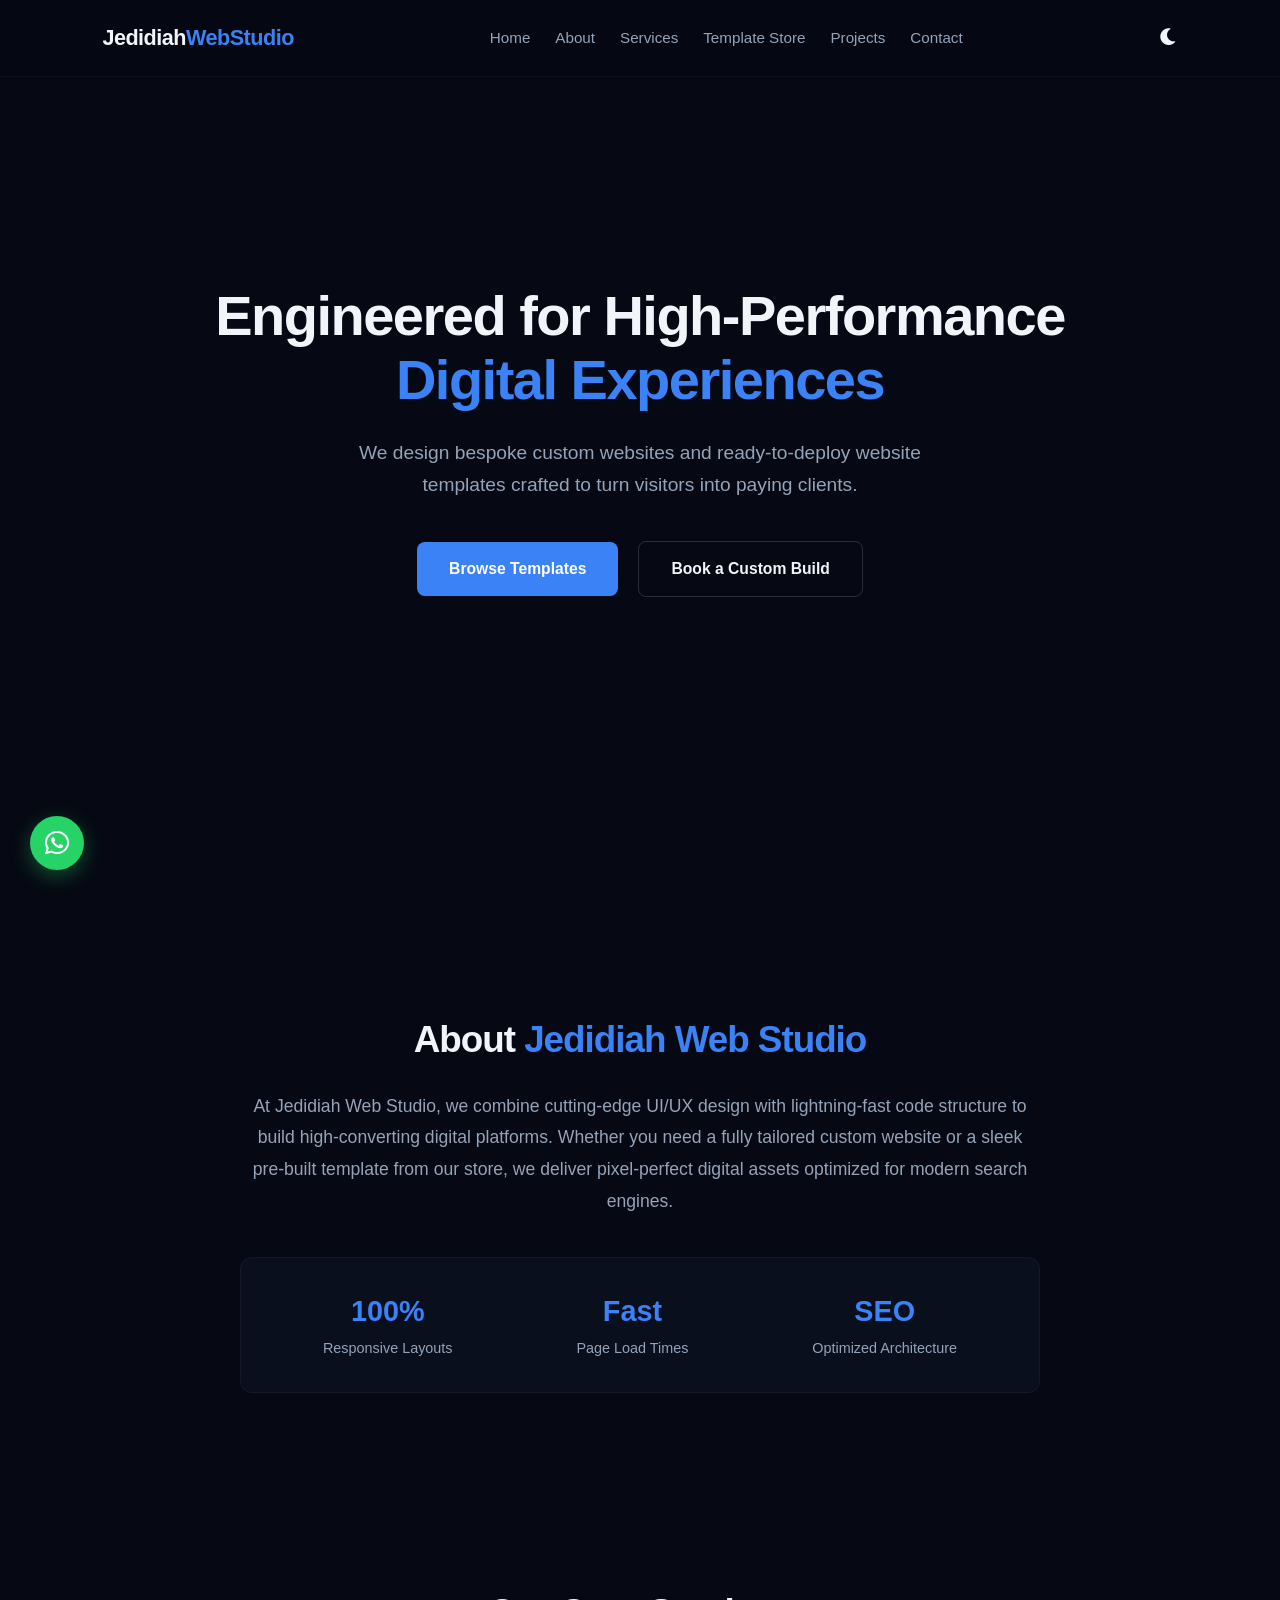
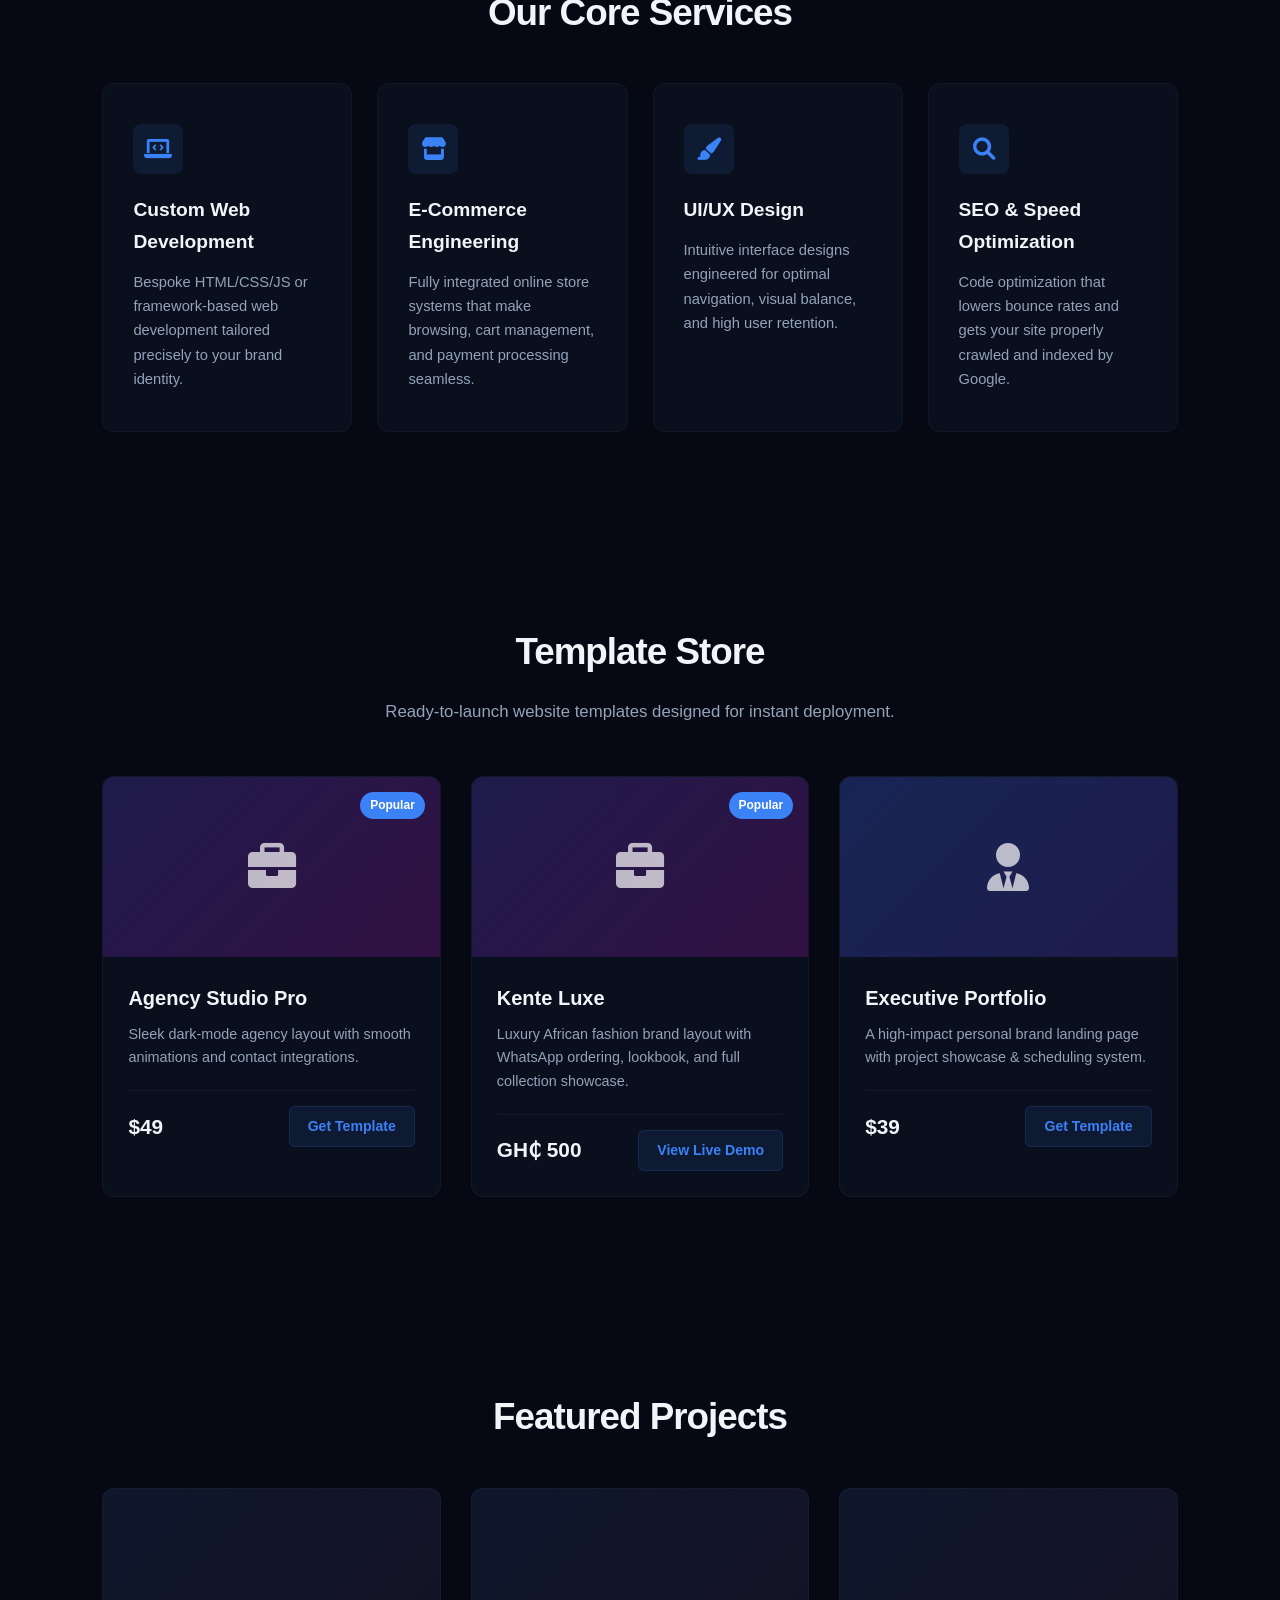
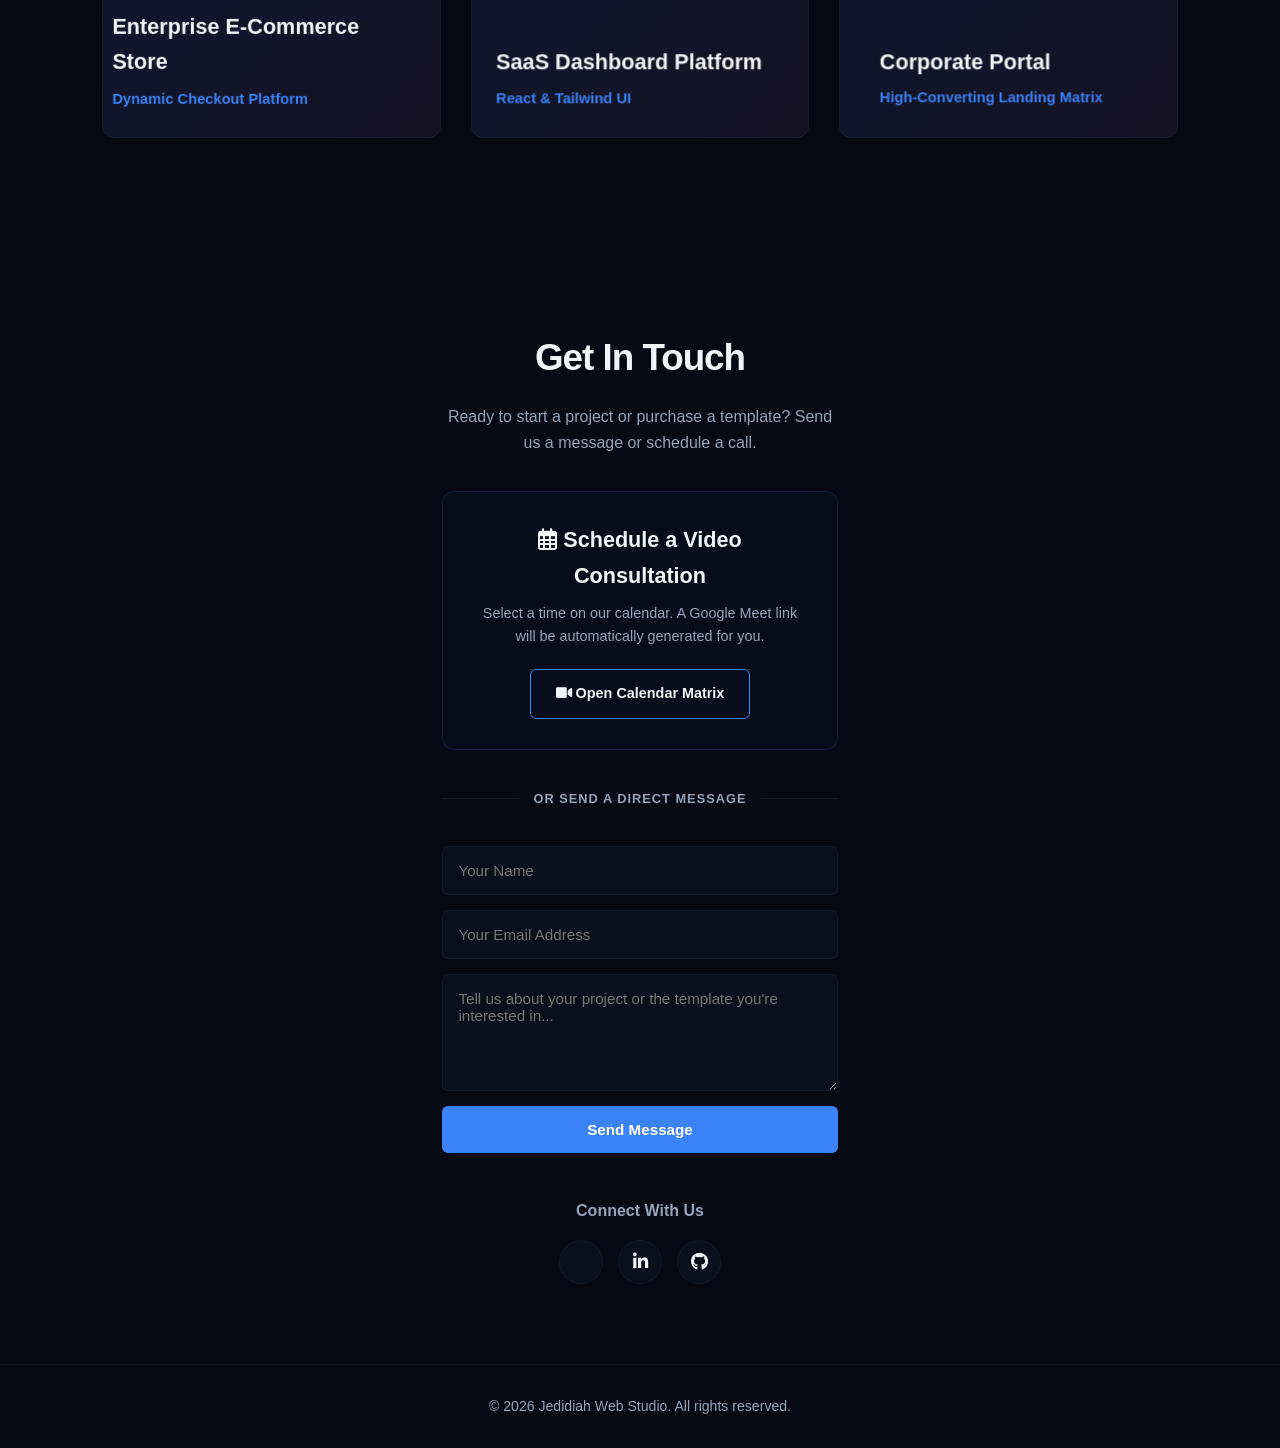
==== commit 254c31fa: "Update Kente Luxe with collection tab and link from main site" ====
--- a/index.html
+++ b/index.html
@@ -139,18 +139,19 @@
             </div>
 
             <div class="template-card">
-                <div class="template-preview template-bg-2">
-                    <i class="fas fa-shopping-bag"></i>
-                </div>
-                <div class="template-info">
-                    <h3>Storefront Minimalist</h3>
-                    <p>Clean, high-converting layout designed for boutique e-commerce brands.</p>
-                    <div class="template-meta">
-                        <span class="price">$59</span>
-                        <a href="#contact" class="buy-btn">Get Template</a>
-                    </div>
-                </div>
-            </div>
+    <div class="template-badge">Popular</div>
+    <div class="template-preview template-bg-1">
+        <i class="fas fa-briefcase"></i>
+    </div>
+    <div class="template-info">
+        <h3>Kente Luxe</h3>
+        <p>Luxury African fashion brand layout with WhatsApp ordering, lookbook, and full collection showcase.</p>
+        <div class="template-meta">
+            <span class="price">GH₵ 500</span>
+            <a href="/kente-luxe/" target="_blank" class="buy-btn">View Live Demo</a>
+        </div>
+    </div>
+</div>
 
             <div class="template-card">
                 <div class="template-preview template-bg-3">
